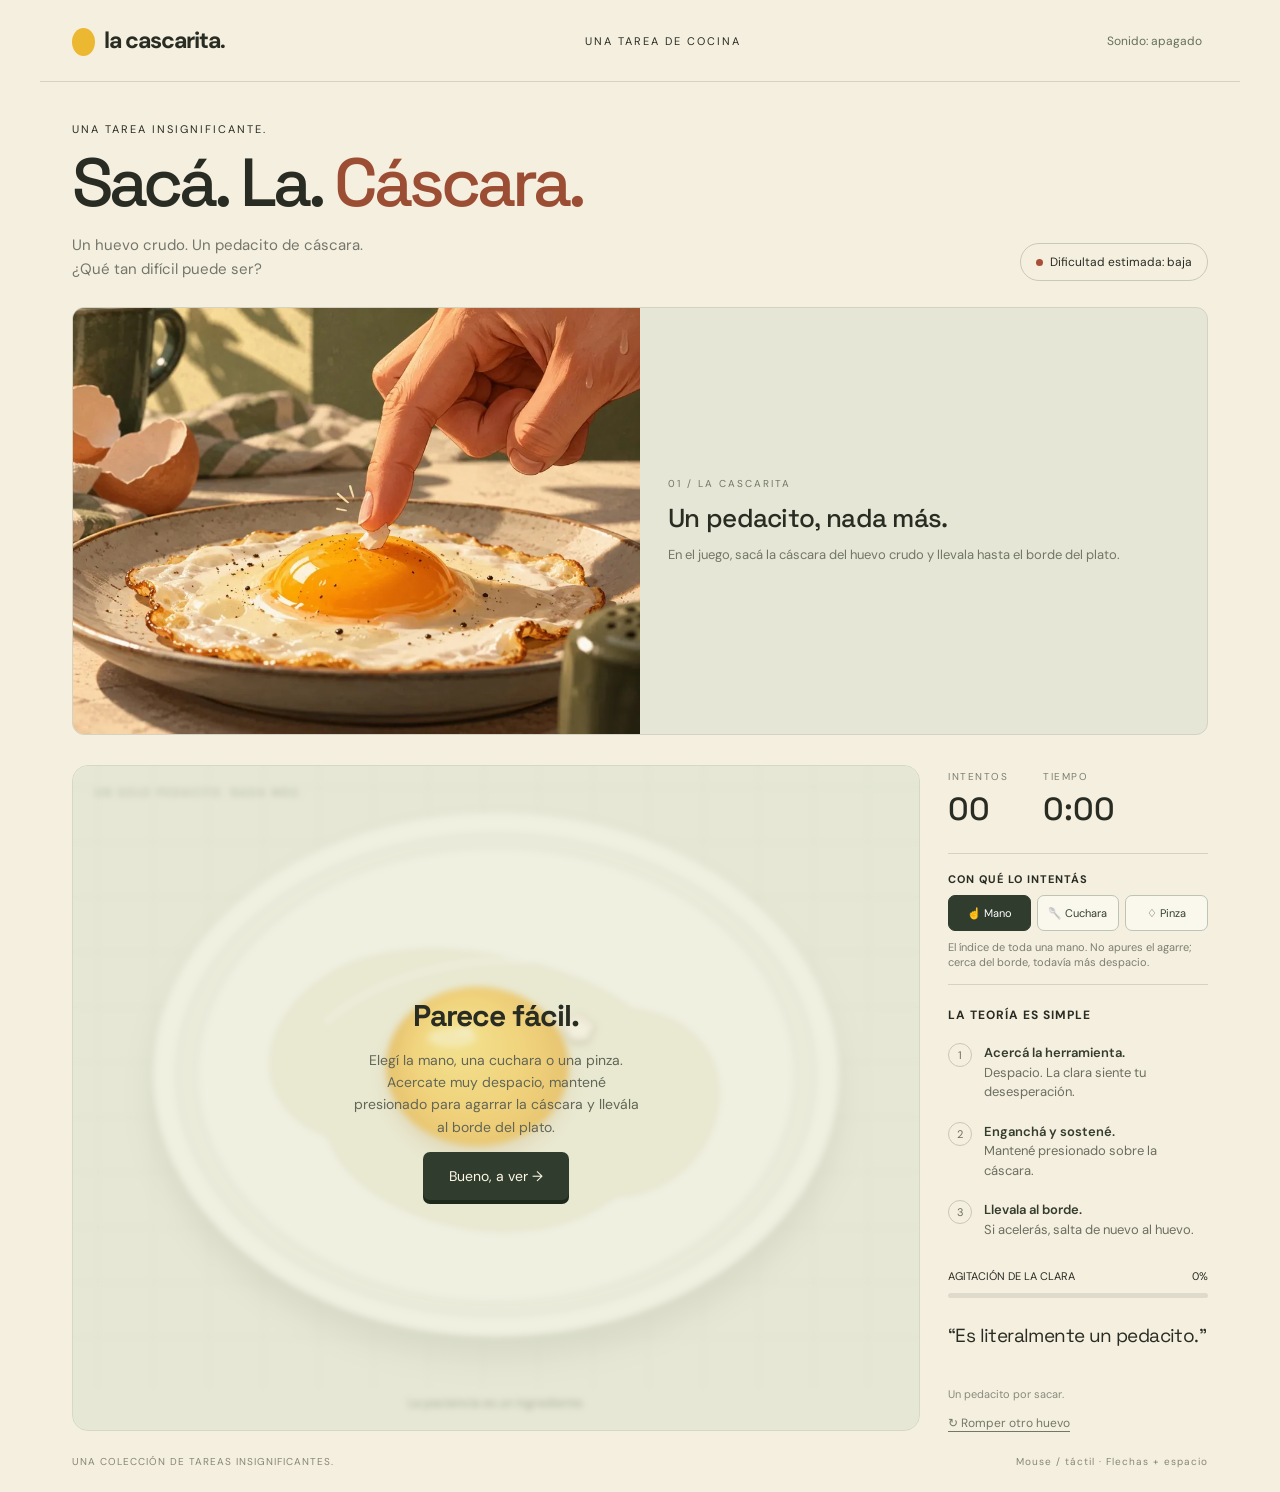
==== cascarita.html @ 802caf99 "Integrate six task illustrations with responsive cards and game previews" ====
<!doctype html>
<html lang="es">
<head><meta charset="utf-8"><meta name="viewport" content="width=device-width, initial-scale=1"><meta name="theme-color" content="#f5efdf"><title>La cascarita — una tarea insignificante</title>
<style>
@import url('https://fonts.googleapis.com/css2?family=DM+Sans:wght@400;500;600;700&family=Space+Grotesk:wght@400;500;600;700&display=swap');
:root{color:#292c23;background:#f5efdf;font-family:'DM Sans',sans-serif}*{box-sizing:border-box}body{margin:0}header{max-width:1200px;margin:auto;padding:25px 32px;display:flex;justify-content:space-between;border-bottom:1px solid #d6d2c3;align-items:center}.brand{font-weight:700;letter-spacing:-1px;font-size:23px}.brand span{display:inline-block;background:#edb831;width:23px;height:28px;border-radius:50%;vertical-align:middle;margin-right:9px}.tag{font-size:11px;letter-spacing:2px;text-transform:uppercase}main{max-width:1200px;margin:0 auto;padding:40px 32px 24px}.intro{display:flex;justify-content:space-between;align-items:end;gap:20px}h1{font-family:'Space Grotesk',sans-serif;font-size:clamp(38px,5.5vw,68px);letter-spacing:-4px;line-height:1;margin:13px 0 16px;font-weight:500}h1 em{font-style:normal;color:#9c4e34}.subtitle{color:#74766b;font-size:15px;line-height:1.6;max-width:390px;margin:0}.difficulty{border:1px solid #c9c9b7;border-radius:30px;padding:10px 15px;font-size:12px;white-space:nowrap}.difficulty i{display:inline-block;width:7px;height:7px;background:#a94e37;border-radius:50%;margin-right:7px}.layout{display:grid;grid-template-columns:1fr 260px;gap:28px;margin-top:30px}.board{position:relative;min-width:0;background:#e6e7d5;border-radius:16px;overflow:hidden;border:1px solid #d5d8c3;touch-action:none}canvas{display:block;width:100%;aspect-ratio:1.36;outline:none}.board-label{position:absolute;top:20px;left:22px;font-size:10px;letter-spacing:2px;color:#6c7362;pointer-events:none}.hint{position:absolute;bottom:19px;left:0;width:100%;text-align:center;font-size:12px;color:#68705c;pointer-events:none}.overlay{position:absolute;inset:0;display:flex;justify-content:center;align-items:center;background:#e6e7d578;backdrop-filter:blur(3px)}.overlay[hidden]{display:none}.card{text-align:center;padding:25px;max-width:340px}.card h2{font-family:'Space Grotesk',sans-serif;font-size:30px;letter-spacing:-1px;margin:0 0 12px}.card p{font-size:14px;line-height:1.6;color:#626657}button{font:inherit;cursor:pointer;border:0}.primary{background:#303d2e;color:#fff8e6;padding:15px 26px;border-radius:7px;font-size:14px;box-shadow:0 4px 0 #1c291b}.primary:active{transform:translateY(2px);box-shadow:0 2px 0 #1c291b}aside{display:flex;flex-direction:column}.stats{border-bottom:1px solid #d6d2c3;display:flex;gap:35px;padding:5px 0 24px}.stat label{display:block;font-size:10px;letter-spacing:1.5px;color:#7c7e71}.stat strong{font-family:'Space Grotesk',sans-serif;font-size:32px;font-weight:500;display:block;margin-top:6px}.instructions{padding-top:22px}.instructions h3{font-size:12px;letter-spacing:1px;margin:0 0 20px}.step{display:flex;gap:12px;margin:0 0 20px;font-size:13px;color:#6b6e60;line-height:1.5}.step b{color:#343c2d;display:block;font-weight:600}.num{border:1px solid #c5c9b6;width:24px;height:24px;flex-shrink:0;border-radius:50%;display:grid;place-items:center;font-size:11px}.meter-label{display:flex;justify-content:space-between;font-size:11px;margin-top:10px}.meter{height:5px;background:#dedbcc;border-radius:6px;margin-top:10px;overflow:hidden}.meter div{height:100%;background:#ac583c;width:0;transition:width .1s}.quote{font-family:'Space Grotesk',sans-serif;font-size:19px;line-height:1.4;letter-spacing:-.6px;margin:25px 0 8px;min-height:56px}.small{font-size:11px;color:#888b7b}.reset{margin-top:auto;padding:14px 0 0;background:transparent;color:#727868;text-align:left;font-size:12px;text-decoration:underline;text-underline-offset:4px}footer{display:flex;justify-content:space-between;font-size:10px;letter-spacing:1px;color:#858775;padding-top:24px}.sound{background:none;color:#65705a;font-size:12px} .tools{padding:18px 0 14px;border-bottom:1px solid #d6d2c3}.tools h3{font-size:11px;letter-spacing:1px;margin:0 0 9px}.tool-buttons{display:grid;grid-template-columns:repeat(3,minmax(0,1fr));gap:6px}.tool{border:1px solid #bec4b4;background:#faf7ec;border-radius:7px;padding:10px 4px;font-size:11px;color:#34402f}.tool[aria-pressed="true"]{background:#303d2e;color:#fff;border-color:#303d2e}.tool-note{font-size:11px;color:#7c7e71;line-height:1.4;margin:9px 0 0}button:focus-visible{outline:3px solid #ab7130;outline-offset:5px}@media(max-width:760px){header{padding:20px}.tag{display:none}main{padding:28px 18px}h1{letter-spacing:-2px}.intro{align-items:start}.difficulty{font-size:10px;padding:8px}.layout{grid-template-columns:1fr;gap:20px}canvas{aspect-ratio:1.05}.stats{padding-bottom:15px}.instructions{display:none}.quote{font-size:17px;min-height:24px;margin:14px 0 8px}.reset{margin-top:10px}footer{letter-spacing:0}.subtitle{font-size:13px}}

/* Ilustraciones de la colección */
.art{height:auto;aspect-ratio:4/3;background:#dfd6b4}.art picture,.art img{display:block;width:100%;height:100%}.art img{object-fit:cover;transition:transform .35s ease}.game-card:hover .art img{transform:scale(1.025)}.art .number{z-index:1;background:#f9f6edeb;color:#39452f;border-radius:4px;padding:6px 8px;top:12px;left:12px}.task-preview{margin:0 0 22px;border:1px solid #d5d2c2;border-radius:12px;overflow:hidden;background:#e5e6d5;display:grid;grid-template-columns:minmax(0,1fr) minmax(200px,1fr)}.task-preview img{display:block;width:100%;height:auto;aspect-ratio:4/3;object-fit:cover;object-position:center}.task-preview figcaption{display:flex;flex-direction:column;justify-content:center;gap:12px;padding:28px;color:#737665;font-size:13px;line-height:1.6}.task-preview figcaption span{font-size:10px;letter-spacing:2px}.task-preview figcaption strong{font-family:'Space Grotesk',sans-serif;font-size:26px;line-height:1.15;font-weight:500;letter-spacing:-.7px;color:#292c23}@media(max-width:600px){.task-preview{grid-template-columns:1fr}.task-preview img{height:auto;aspect-ratio:4/3}.task-preview figcaption{padding:18px;gap:6px}.task-preview figcaption strong{font-size:22px}}@media(prefers-reduced-motion:reduce){.art img{transition:none}.game-card:hover .art img{transform:none}}
</style></head>
<body><header><div class="brand"><span></span>la cascarita.</div><div class="tag">Una tarea de cocina</div><button class="sound" id="sound" aria-pressed="false">Sonido: apagado</button></header>
<main><div class="intro"><div><div class="tag">Una tarea insignificante.</div><h1>Sacá. La. <em>Cáscara.</em></h1><p class="subtitle">Un huevo crudo. Un pedacito de cáscara.<br>¿Qué tan difícil puede ser?</p></div><div class="difficulty"><i></i>Dificultad estimada: baja</div></div>
<figure class="task-preview" style="margin-top:26px"><img src="assets/egg-960.webp" width="960" height="720" alt="Una mano buscando un pedacito de cáscara sobre un huevo." decoding="async"><figcaption><span>01 / LA CASCARITA</span><strong>Un pedacito, nada más.</strong>En el juego, sacá la cáscara del huevo crudo y llevala hasta el borde del plato.</figcaption></figure><div class="layout"><div class="board"><div class="board-label">UN SOLO PEDACITO. NADA MÁS.</div><canvas id="game" tabindex="0" aria-label="Juego: elegí mano, cuchara o pinza. Mové con el mouse o tocando; mantené presionado para levantar la cáscara. Con teclado usá flechas y espacio."></canvas><div class="hint" id="hint">La paciencia es un ingrediente.</div><div class="overlay" id="overlay"><div class="card"><h2 id="title">Parece fácil.</h2><p id="desc">Elegí la mano, una cuchara o una pinza. Acercate muy despacio, mantené presionado para agarrar la cáscara y llevála al borde del plato.</p><button class="primary" id="start">Bueno, a ver →</button></div></div></div>
<aside><div class="stats"><div class="stat"><label>INTENTOS</label><strong id="attempts">00</strong></div><div class="stat"><label>TIEMPO</label><strong id="time">0:00</strong></div></div><div class="tools"><h3>CON QUÉ LO INTENTÁS</h3><div class="tool-buttons"><button class="tool" data-tool="finger" aria-pressed="true">☝ Mano</button><button class="tool" data-tool="spoon" aria-pressed="false">🥄 Cuchara</button><button class="tool" data-tool="tweezers" aria-pressed="false">♢ Pinza</button></div><p class="tool-note" id="tool-note">El índice de toda una mano. No apures el agarre; cerca del borde, todavía más despacio.</p></div><div class="instructions"><h3>LA TEORÍA ES SIMPLE</h3><div class="step"><span class="num">1</span><div><b>Acercá la herramienta.</b>Despacio. La clara siente tu desesperación.</div></div><div class="step"><span class="num">2</span><div><b>Enganchá y sostené.</b>Mantené presionado sobre la cáscara.</div></div><div class="step"><span class="num">3</span><div><b>Llevala al borde.</b>Si acelerás, salta de nuevo al huevo.</div></div></div><div class="meter-label"><span>AGITACIÓN DE LA CLARA</span><span id="agitation">0%</span></div><div class="meter"><div id="bar"></div></div><div class="quote" id="quote">“Es literalmente un pedacito.”</div><div class="small" id="record">Un pedacito por sacar.</div><button class="reset" id="reset">↻ Romper otro huevo</button></aside></div><footer><span>UNA COLECCIÓN DE TAREAS INSIGNIFICANTES.</span><span>Mouse / táctil · Flechas + espacio</span></footer></main>
<script>'use strict';
const canvas=document.querySelector('canvas'),ctx=canvas.getContext('2d'),$=id=>document.getElementById(id);
let active=false,won=false,attempts=0,startTime=0,elapsed=0,last=0,t=0,heat=0,holding=false,down=false,grip=0,cooldown=0,spillTimer=0,spills=0,sound=false,audio,tool="finger";const tools={finger:{radius:16,grip:.78,speed:76,note:"Un solo dedo. Difícil de agarrar y fácil de empujar."},spoon:{radius:29,grip:.56,speed:103,note:"Más superficie, pero la cáscara se resbala con los movimientos bruscos."},tweezers:{radius:11,grip:.60,speed:92,note:"Precisa, pero tenés que apuntar exactamente al pedacito."}};
let p={x:500,y:470},prev={...p},shell={x:600,y:310,vx:0,vy:0,angle:.2},ripples=[],keys=new Set();
const quotes=['“Casi. Qué palabra horrible.”','“Se fue para allá. Obviamente.”','“La cáscara tiene otros planes.”','“Una cuchara sería demasiado fácil.”','“Respirá. No ayuda, pero respirá.”','“Tu huevo está ganando.”'];
let best;try{best=Number(localStorage.getItem('cascarita-best'))||0;}catch{}if(best)$('record').textContent='Mejor tiempo: '+format(best);
function format(s){return Math.floor(s/60)+':'+String(Math.floor(s%60)).padStart(2,'0');}
function tone(freq){if(!sound)return;try{audio??=new(window.AudioContext||window.webkitAudioContext)();audio.resume();let o=audio.createOscillator(),g=audio.createGain();o.connect(g);g.connect(audio.destination);o.frequency.value=freq;g.gain.setValueAtTime(.035,audio.currentTime);g.gain.exponentialRampToValueAtTime(.001,audio.currentTime+.15);o.start();o.stop(audio.currentTime+.16);}catch{}}
function reset(){active=true;won=false;attempts=0;heat=0;holding=false;down=false;grip=0;cooldown=0;spillTimer=0;spills=0;shell={x:600,y:310,vx:0,vy:0,angle:.2};p={x:500,y:470};prev={...p};ripples=[];startTime=performance.now();$('overlay').hidden=true;$('quote').textContent='“Es literalmente un pedacito.”';canvas.focus();}
function overflow(){spillTimer=2.3;spills++;holding=false;down=false;grip=0;cooldown=2.3;shell={x:340+Math.random()*320,y:255+Math.random()*215,vx:(Math.random()-.5)*250,vy:(Math.random()-.5)*200,angle:Math.random()*6};ripples.push({x:500,y:365,r:30,a:.95});$("quote").textContent="¡DESASTRE! La clara se desbordó. Esperá a que se calme…";$("hint").textContent="¡CLARA DESBORDADA! Esperá un momento";tone(85);}
function miss(msg){holding=false;grip=0;cooldown=.68;heat=Math.min(1,heat+.18);shell.vx+=(Math.random()-.5)*100;shell.vy+=(Math.random()-.5)*100;$('quote').textContent=msg||quotes[attempts%quotes.length];tone(140);}
function win(){won=true;active=false;holding=false;down=false;$('title').textContent='Era un pedacito.';$('desc').textContent='Lo sacaste en '+format(elapsed)+' y '+attempts+' intentos. Podés volver a cocinar. O sufrir de nuevo.';$('start').textContent='Otro pedacito →';$('overlay').hidden=false;$('quote').textContent='“Hoy ganó la humanidad.”';tone(650);if(!best||elapsed<best){best=elapsed;try{localStorage.setItem('cascarita-best',String(best));}catch{}$('record').textContent='Mejor tiempo: '+format(best);}}
function position(e){let r=canvas.getBoundingClientRect();p.x=(e.clientX-r.left)/r.width*1000;p.y=(e.clientY-r.top)/r.height*735;}
canvas.addEventListener('pointermove',e=>position(e));canvas.addEventListener('pointerdown',e=>{if(!active)return;position(e);canvas.setPointerCapture(e.pointerId);press();});
function press(){if(down||!active||spillTimer>0)return;down=true;attempts++;if(Math.hypot(p.x-shell.x,p.y-shell.y)>tools[tool].radius+9)miss();}
function release(){if(holding)miss('“Se te resbaló. Qué sorpresa.”');down=false;}
canvas.addEventListener('pointerup',release);canvas.addEventListener('pointercancel',release);window.addEventListener('blur',()=>{keys.clear();release();});canvas.addEventListener('keydown',e=>{if(['ArrowUp','ArrowDown','ArrowLeft','ArrowRight',' '].includes(e.key)){e.preventDefault();keys.add(e.key);if(e.key===' ')press();}});canvas.addEventListener('keyup',e=>{keys.delete(e.key);if(e.key===' ')release();});document.querySelectorAll('[data-tool]').forEach(b=>b.onclick=()=>{if(holding)miss('“Cambiar de utensilio no es hacer trampa. Casi.”');down=false;grip=0;tool=b.dataset.tool;document.querySelectorAll('[data-tool]').forEach(x=>x.setAttribute('aria-pressed',String(x===b)));$('tool-note').textContent=tools[tool].note;});$('start').onclick=reset;$('reset').onclick=reset;$('sound').onclick=()=>{sound=!sound;$('sound').textContent='Sonido: '+(sound?'encendido':'apagado');$('sound').setAttribute('aria-pressed',sound);tone(400);};
function ellipse(x,y,rx,ry,fill,stroke){ctx.beginPath();ctx.ellipse(x,y,rx,ry,0,0,Math.PI*2);ctx.fillStyle=fill;ctx.fill();if(stroke){ctx.strokeStyle=stroke;ctx.stroke();}}
function draw(dt){t+=dt;if(active){if(spillTimer>0){spillTimer=Math.max(0,spillTimer-dt);if(spillTimer===0){heat=.3;$("quote").textContent="“La clara se calmó. Tu dignidad, no.”";}}elapsed=(performance.now()-startTime)/1000;let speedKey=keys.has('Shift')?35:90;p.x+=((keys.has('ArrowRight')?1:0)-(keys.has('ArrowLeft')?1:0))*speedKey*dt;p.y+=((keys.has('ArrowDown')?1:0)-(keys.has('ArrowUp')?1:0))*speedKey*dt;p.x=Math.max(80,Math.min(920,p.x));p.y=Math.max(55,Math.min(680,p.y));let speed=Math.hypot(p.x-prev.x,p.y-prev.y)/Math.max(dt,.001);speed=Math.min(speed,1500);if(spillTimer===0)heat=Math.max(0,Math.min(1,heat+((speed>160?speed/2200:0)-.12)*dt));if(heat>=1&&spillTimer===0)overflow();cooldown=Math.max(0,cooldown-dt);let dx=shell.x-p.x,dy=shell.y-p.y,d=Math.hypot(dx,dy)||1;
if(holding&&spillTimer===0){let edgeNow=Math.hypot((shell.x-500)/350,(shell.y-365)/265);let safeSpeed=tools[tool].speed-heat*30-(edgeNow>.72?15:0);if(speed>safeSpeed){miss(edgeNow>.72?'“Estabas a centímetros. Se te resbaló.”':'“Despacio. Te dije despacio.”');}else{shell.x+=(p.x-shell.x)*Math.min(1,dt*18);shell.y+=(p.y-shell.y)*Math.min(1,dt*18);let edge=Math.hypot((shell.x-500)/350,(shell.y-365)/265);if(edge>1.015)win();}}
else{let evade=Math.max(0,1-d/165)*(46+speed*.56+heat*230);shell.vx+=dx/d*evade*dt*8;shell.vy+=dy/d*evade*dt*8;shell.vx+=Math.sin(t*1.6)*9*dt;shell.vy+=Math.cos(t*1.3)*7*dt;shell.vx*=Math.exp(-dt*2.8);shell.vy*=Math.exp(-dt*2.8);shell.x+=shell.vx*dt;shell.y+=shell.vy*dt;let q=Math.hypot((shell.x-500)/300,(shell.y-365)/220);if(q>1){shell.x=500+(shell.x-500)/q;shell.y=365+(shell.y-365)/q;shell.vx*=-.65;shell.vy*=-.65;}if(down&&cooldown===0&&spillTimer===0){if(d<tools[tool].radius&&speed<tools[tool].speed*.74&&heat<.62){grip+=dt;if(grip>tools[tool].grip){holding=true;tone(420);$('quote').textContent='“La tenés. No te emociones.”';}}else{grip=0;if(d>tools[tool].radius+12){cooldown=.42;}}}shell.angle+=dt*(shell.vx*.01+.2);}
if(speed>110&&Math.random()<dt*12)ripples.push({x:p.x,y:p.y,r:8,a:.3});prev={...p};$('time').textContent=format(elapsed);$('attempts').textContent=String(attempts).padStart(2,'0');$('agitation').textContent=Math.round(heat*100)+'%';$('bar').style.width=heat*100+'%';$('hint').textContent=spillTimer>0?'¡CLARA DESBORDADA! '+spillTimer.toFixed(1)+' s para reintentar':holding?'Ahora al borde. Despacito.':down&&grip>0?'Sostené…':'Acercate despacio · Mantené presionado para agarrar';}
ctx.clearRect(0,0,1000,735);ctx.fillStyle=spillTimer>0?'#edd4c2':'#e6e7d5';ctx.fillRect(0,0,1000,735);ctx.strokeStyle='#d6dac7';ctx.lineWidth=1;for(let x=30;x<1000;x+=65){ctx.beginPath();ctx.moveTo(x,0);ctx.lineTo(x,735);ctx.stroke();}for(let y=25;y<735;y+=65){ctx.beginPath();ctx.moveTo(0,y);ctx.lineTo(1000,y);ctx.stroke();}
ctx.shadowColor='#55604730';ctx.shadowBlur=30;ctx.shadowOffsetY=20;ellipse(500,365,405,309,'#f9f7ec');ctx.shadowBlur=0;ctx.shadowOffsetY=0;ctx.lineWidth=2;ellipse(500,365,378,285,'#eeeede','#d9dccb');ellipse(500,365,353,268,'#f9f7ed','#e0e1d2');
ctx.save();ctx.beginPath();ctx.ellipse(500,365,345,259,0,0,Math.PI*2);ctx.clip();ctx.beginPath();ctx.moveTo(290,255);ctx.bezierCurveTo(385,180,590,230,660,287);ctx.bezierCurveTo(819,305,780,502,641,509);ctx.bezierCurveTo(520,599,325,524,302,438);ctx.bezierCurveTo(213,405,212,313,290,255);ctx.fillStyle='#d6d19f65';ctx.fill();ctx.strokeStyle='#ccc79d70';ctx.stroke();
ctx.lineWidth=6;ctx.strokeStyle='#ffffff7a';ctx.beginPath();ctx.ellipse(490,370,233,139,-.1,3.8,5);ctx.stroke();
ctx.shadowColor='#b47d2740';ctx.shadowBlur=18;ctx.shadowOffsetY=12;let grad=ctx.createRadialGradient(450,320,10,480,355,106);grad.addColorStop(0,'#ffdb50');grad.addColorStop(.65,'#f9bd2b');grad.addColorStop(1,'#e8a519');ellipse(478,355,108,94,grad);ctx.shadowBlur=0;ctx.shadowOffsetY=0;ellipse(448,321,29,11,'#ffe991');ellipse(463,313,10,4,'#fff3bd');
ripples=ripples.filter(r=>r.a>0);ripples.forEach(r=>{r.r+=dt*65;r.a-=dt*.22;ctx.strokeStyle='rgba(150,152,105,'+r.a+')';ctx.lineWidth=2;ctx.beginPath();ctx.ellipse(r.x,r.y,r.r,r.r*.55,0,0,Math.PI*2);ctx.stroke();});ctx.restore();
ctx.save();ctx.translate(shell.x,shell.y);ctx.rotate(shell.angle);ctx.shadowColor='#66683c55';ctx.shadowBlur=4;ctx.shadowOffsetY=4;ctx.beginPath();ctx.moveTo(-17,-9);ctx.lineTo(-3,-17);ctx.lineTo(16,-8);ctx.lineTo(11,12);ctx.lineTo(-8,16);ctx.lineTo(-19,4);ctx.closePath();ctx.fillStyle='#fff7e6';ctx.fill();ctx.shadowBlur=0;ctx.shadowOffsetY=0;ctx.strokeStyle='#b6a489';ctx.lineWidth=1.5;ctx.stroke();ctx.beginPath();ctx.moveTo(-11,-4);ctx.lineTo(0,-10);ctx.lineTo(9,-5);ctx.strokeStyle='#ddd2be';ctx.stroke();ctx.restore();
if(spillTimer>0){ctx.save();ctx.fillStyle="rgba(180,65,37,"+(0.07+0.11*Math.abs(Math.sin(t*9)))+")";ctx.fillRect(0,0,1000,735);ctx.fillStyle="#893c2c";ctx.font="bold 35px Space Grotesk, sans-serif";ctx.textAlign="center";ctx.fillText("¡LA CLARA SE DESBORDÓ!",500,105);ctx.font="20px DM Sans, sans-serif";ctx.fillText("Esperá "+spillTimer.toFixed(1)+" segundos",500,142);ctx.restore();}
if(active||won){ctx.save();ctx.translate(p.x,p.y);
if(grip>0&&!holding){ctx.beginPath();ctx.arc(0,0,29,-Math.PI/2,-Math.PI/2+grip/tools[tool].grip*Math.PI*2);ctx.strokeStyle='#667548';ctx.lineWidth=3;ctx.stroke();}
ctx.shadowColor='#36321b30';ctx.shadowBlur=12;ctx.shadowOffsetY=7;ctx.lineWidth=2;
if(tool==='finger'){
  // La coordenada (0,0) coincide con la yema del índice; mano completa vista desde arriba.
  // La palma y el resto de los dedos acompañan al índice, no crean puntos de contacto.
  ctx.rotate(-0.12);
  const skin=ctx.createLinearGradient(-46,10,80,205);
  skin.addColorStop(0,'#edbca0');skin.addColorStop(.5,'#dba184');skin.addColorStop(1,'#c78b70');
  ctx.fillStyle=skin;ctx.strokeStyle='#9c654f';ctx.lineWidth=2.3;
  // Muñeca y palma de silueta continua.
  ctx.beginPath();
  ctx.moveTo(-27,201);ctx.bezierCurveTo(-35,173,-37,142,-43,115);
  ctx.bezierCurveTo(-49,98,-49,72,-36,59);
  ctx.bezierCurveTo(-29,51,-20,51,-12,52);
  ctx.lineTo(-11,36);ctx.bezierCurveTo(-13,13,-13,1,-1,-1);
  ctx.bezierCurveTo(14,-4,16,9,16,29);ctx.lineTo(18,70);
  ctx.bezierCurveTo(26,52,41,50,49,62);
  ctx.bezierCurveTo(58,57,73,67,70,81);
  ctx.bezierCurveTo(89,84,92,104,78,115);
  ctx.bezierCurveTo(80,142,62,155,53,165);
  ctx.bezierCurveTo(44,177,45,190,47,204);ctx.closePath();
  ctx.fill();ctx.stroke();
  // Tres nudillos y dedos plegados al costado del índice.
  ctx.strokeStyle='#b47a60';ctx.lineWidth=2;
  for(const [x,y,dx] of [[37,76,5],[57,91,7],[66,116,4]]){
    ctx.beginPath();ctx.moveTo(x-5,y+4);ctx.quadraticCurveTo(x+dx,y-10,x+dx+7,y+6);ctx.stroke();
  }
  // Pulgar parcialmente flexionado hacia el lado opuesto.
  ctx.fillStyle='#dfa88c';ctx.strokeStyle='#a86e57';ctx.lineWidth=2.1;
  ctx.beginPath();ctx.moveTo(-36,89);ctx.bezierCurveTo(-62,88,-77,101,-77,119);
  ctx.bezierCurveTo(-76,134,-60,140,-50,129);
  ctx.lineTo(-32,114);ctx.closePath();ctx.fill();ctx.stroke();
  ctx.strokeStyle='#bb8169';ctx.lineWidth=1.4;ctx.beginPath();ctx.moveTo(-49,105);ctx.quadraticCurveTo(-61,107,-63,121);ctx.stroke();
  // Un único índice estirado: falanges, articulaciones, brillo y uña.
  ctx.strokeStyle='#c18568';ctx.lineWidth=1.3;
  for(const y of [31,53]){ctx.beginPath();ctx.moveTo(-6,y);ctx.quadraticCurveTo(2,y+3,10,y);ctx.stroke();}
  ctx.shadowBlur=0;ctx.shadowOffsetY=0;
  ctx.fillStyle='#f2cbb8';ctx.beginPath();ctx.roundRect(-8,4,15,21,7);ctx.fill();
  ctx.strokeStyle='#d99c87';ctx.lineWidth=1;ctx.stroke();
  ctx.fillStyle='#fff0df88';ctx.beginPath();ctx.ellipse(-4,9,3,5,-.3,0,Math.PI*2);ctx.fill();
  ctx.strokeStyle='#ffffffaa';ctx.lineWidth=2;ctx.beginPath();ctx.arc(0,0,7,Math.PI*1.12,Math.PI*1.86);ctx.stroke();

}else{
  ctx.rotate(-.55);ctx.fillStyle='#9aa7a4';ctx.strokeStyle='#4d605d';
  ctx.beginPath();ctx.roundRect(-7,17,14,180,7);ctx.fill();ctx.stroke();ctx.shadowBlur=0;
  if(tool==='spoon'){ctx.fillStyle='#cbd5d2';ctx.beginPath();ctx.ellipse(0,15,29,38,0,0,Math.PI*2);ctx.fill();ctx.stroke();ctx.fillStyle='#e6eeea';ctx.beginPath();ctx.ellipse(-5,6,14,22,0,0,Math.PI*2);ctx.fill();}
  else{ctx.lineWidth=5;ctx.beginPath();ctx.moveTo(-12,52);ctx.lineTo(-10,4);ctx.lineTo(0,-3);ctx.moveTo(12,52);ctx.lineTo(10,4);ctx.lineTo(0,-3);ctx.stroke();}
}
ctx.restore();}
}
function frame(now){let dt=Math.min(.035,(now-last)/1000||.016);last=now;const dpr=Math.min(devicePixelRatio||1,2),r=canvas.getBoundingClientRect();if(canvas.width!==Math.round(r.width*dpr)||canvas.height!==Math.round(r.height*dpr)){canvas.width=Math.round(r.width*dpr);canvas.height=Math.round(r.height*dpr);}ctx.setTransform(canvas.width/1000,0,0,canvas.height/735,0,0);draw(dt);requestAnimationFrame(frame);}requestAnimationFrame(frame);
</script></body></html>
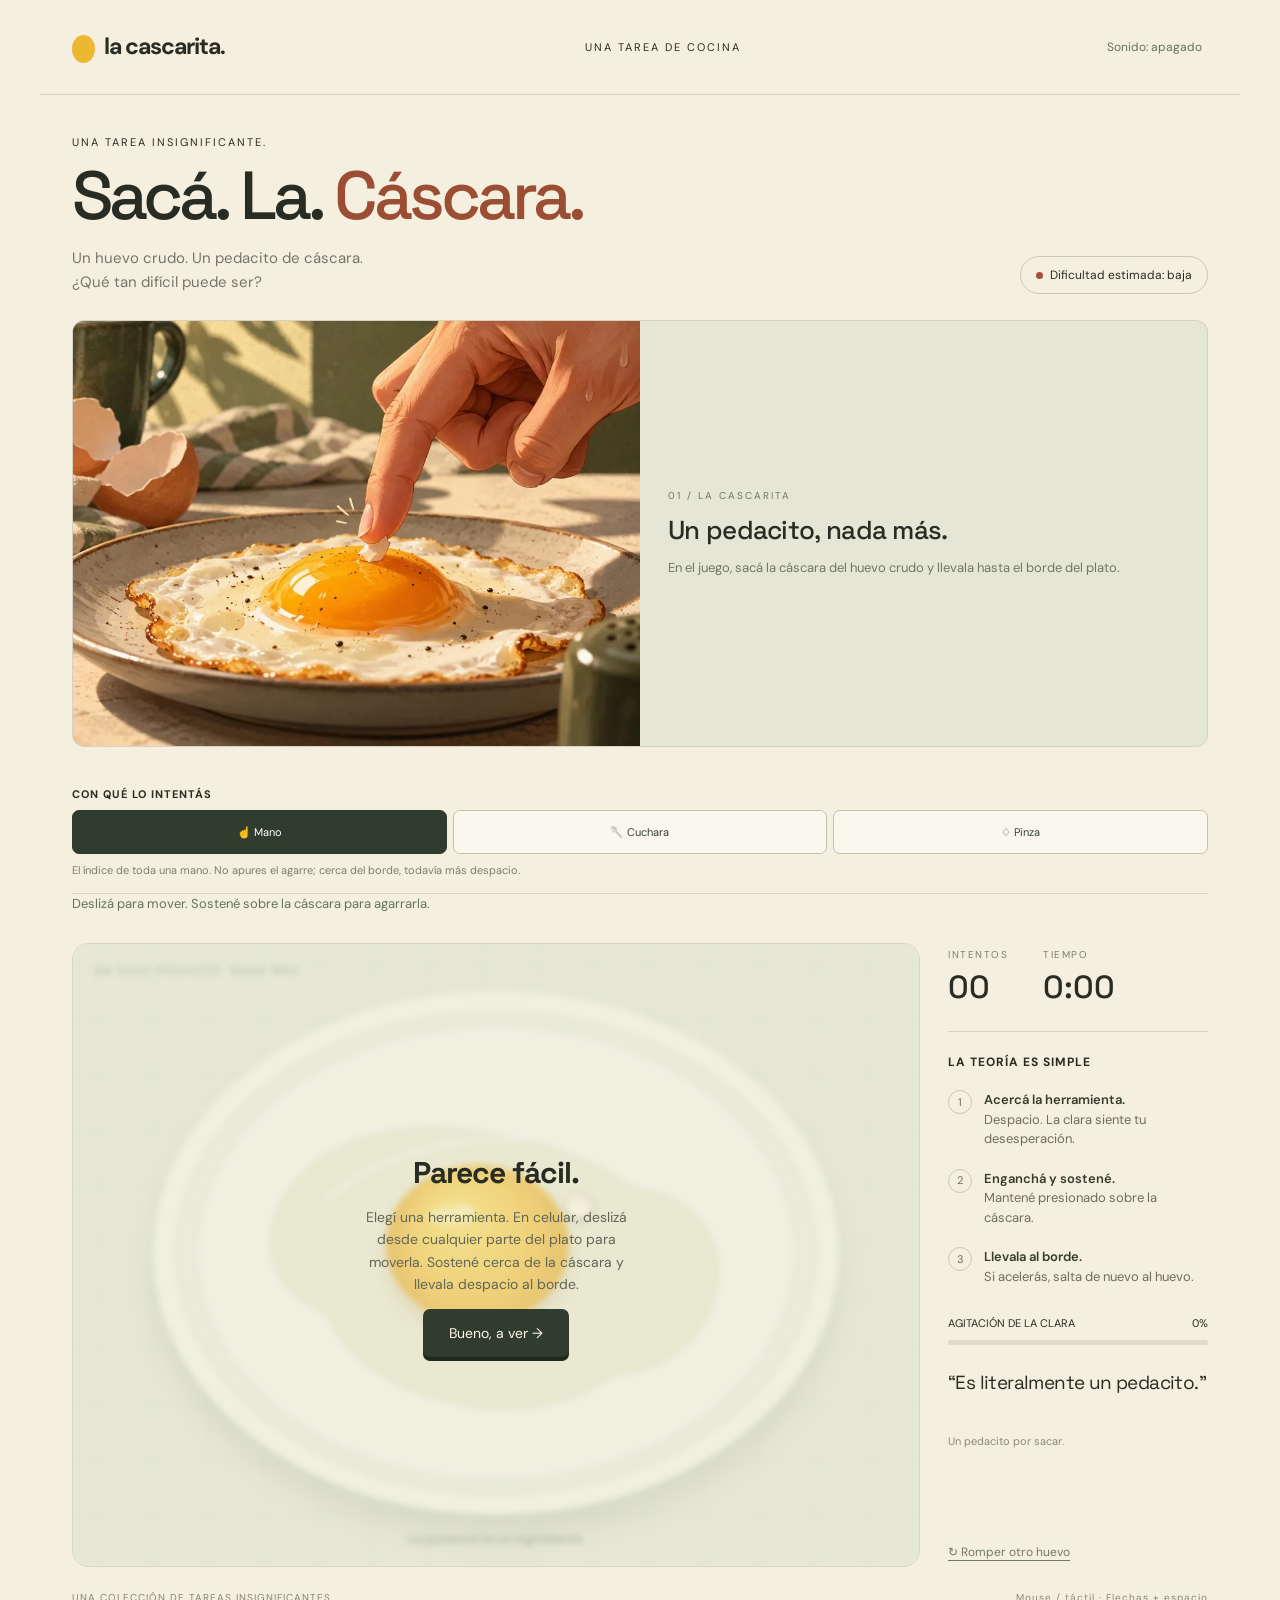
==== commit 569243b0: "Fix touch controls, rebalance simple tasks, and polish cozy vector art" ====
--- a/cascarita.html
+++ b/cascarita.html
@@ -7,32 +7,57 @@
 
 /* Ilustraciones de la colección */
 .art{height:auto;aspect-ratio:4/3;background:#dfd6b4}.art picture,.art img{display:block;width:100%;height:100%}.art img{object-fit:cover;transition:transform .35s ease}.game-card:hover .art img{transform:scale(1.025)}.art .number{z-index:1;background:#f9f6edeb;color:#39452f;border-radius:4px;padding:6px 8px;top:12px;left:12px}.task-preview{margin:0 0 22px;border:1px solid #d5d2c2;border-radius:12px;overflow:hidden;background:#e5e6d5;display:grid;grid-template-columns:minmax(0,1fr) minmax(200px,1fr)}.task-preview img{display:block;width:100%;height:auto;aspect-ratio:4/3;object-fit:cover;object-position:center}.task-preview figcaption{display:flex;flex-direction:column;justify-content:center;gap:12px;padding:28px;color:#737665;font-size:13px;line-height:1.6}.task-preview figcaption span{font-size:10px;letter-spacing:2px}.task-preview figcaption strong{font-family:'Space Grotesk',sans-serif;font-size:26px;line-height:1.15;font-weight:500;letter-spacing:-.7px;color:#292c23}@media(max-width:600px){.task-preview{grid-template-columns:1fr}.task-preview img{height:auto;aspect-ratio:4/3}.task-preview figcaption{padding:18px;gap:6px}.task-preview figcaption strong{font-size:22px}}@media(prefers-reduced-motion:reduce){.art img{transition:none}.game-card:hover .art img{transform:none}}
+
+/* Touch surfaces must never open text selection or the iOS callout. Page scrolling remains available outside them. */
+body.is-playing .wrap,.board,.layout,.play-layout,.canvas-box,.play-tools{user-select:none;-webkit-user-select:none;-webkit-touch-callout:none}
+canvas{touch-action:none;-webkit-user-select:none;user-select:none;-webkit-touch-callout:none;-webkit-tap-highlight-color:transparent}
+button,.play{touch-action:manipulation;-webkit-tap-highlight-color:transparent;min-height:44px}
+.play-tools{display:flex;align-items:center;justify-content:space-between;gap:14px;margin:0 0 12px;flex-wrap:wrap}.input-help{font-size:13px;line-height:1.5;color:#65745d;margin:0}.play-tools .actions button{min-height:44px;font-size:14px;padding:11px 16px}.canvas-box canvas{aspect-ratio:15/11}.hint,.board-label,.canvas-tag{user-select:none;-webkit-user-select:none}
+@media(max-width:760px){body.is-playing header .tag{display:none}body.is-playing .task-preview{display:none}body.is-playing .wrap{padding-top:20px}#arcade{margin-top:0}.section-top{align-items:flex-start}.canvas-tag{font-size:9px;top:10px;left:12px}.play-tools{gap:9px}.play-tools .actions{width:100%}.play-tools .actions button{flex:1}.input-help{font-size:13px}.play-layout{gap:16px}.canvas-box canvas{aspect-ratio:15/11}.tool-buttons .tool{min-height:46px;font-size:13px}.board-label{font-size:9px;top:10px}.hint{font-size:11px;bottom:12px}.intro{flex-wrap:wrap}header .brand{font-size:21px}}
+
+@media(max-width:760px){.task-preview{display:none}.board canvas{aspect-ratio:1000/735}.tools{padding:12px 0;margin:12px 0}.layout{margin-top:14px}.difficulty{white-space:normal}.subtitle{font-size:13px}}
 </style></head>
-<body><header><div class="brand"><span></span>la cascarita.</div><div class="tag">Una tarea de cocina</div><button class="sound" id="sound" aria-pressed="false">Sonido: apagado</button></header>
+<body class="is-playing"><header><div class="brand"><span></span>la cascarita.</div><div class="tag">Una tarea de cocina</div><button class="sound" id="sound" aria-pressed="false">Sonido: apagado</button></header>
 <main><div class="intro"><div><div class="tag">Una tarea insignificante.</div><h1>Sacá. La. <em>Cáscara.</em></h1><p class="subtitle">Un huevo crudo. Un pedacito de cáscara.<br>¿Qué tan difícil puede ser?</p></div><div class="difficulty"><i></i>Dificultad estimada: baja</div></div>
-<figure class="task-preview" style="margin-top:26px"><img src="assets/egg-960.webp" width="960" height="720" alt="Una mano buscando un pedacito de cáscara sobre un huevo." decoding="async"><figcaption><span>01 / LA CASCARITA</span><strong>Un pedacito, nada más.</strong>En el juego, sacá la cáscara del huevo crudo y llevala hasta el borde del plato.</figcaption></figure><div class="layout"><div class="board"><div class="board-label">UN SOLO PEDACITO. NADA MÁS.</div><canvas id="game" tabindex="0" aria-label="Juego: elegí mano, cuchara o pinza. Mové con el mouse o tocando; mantené presionado para levantar la cáscara. Con teclado usá flechas y espacio."></canvas><div class="hint" id="hint">La paciencia es un ingrediente.</div><div class="overlay" id="overlay"><div class="card"><h2 id="title">Parece fácil.</h2><p id="desc">Elegí la mano, una cuchara o una pinza. Acercate muy despacio, mantené presionado para agarrar la cáscara y llevála al borde del plato.</p><button class="primary" id="start">Bueno, a ver →</button></div></div></div>
-<aside><div class="stats"><div class="stat"><label>INTENTOS</label><strong id="attempts">00</strong></div><div class="stat"><label>TIEMPO</label><strong id="time">0:00</strong></div></div><div class="tools"><h3>CON QUÉ LO INTENTÁS</h3><div class="tool-buttons"><button class="tool" data-tool="finger" aria-pressed="true">☝ Mano</button><button class="tool" data-tool="spoon" aria-pressed="false">🥄 Cuchara</button><button class="tool" data-tool="tweezers" aria-pressed="false">♢ Pinza</button></div><p class="tool-note" id="tool-note">El índice de toda una mano. No apures el agarre; cerca del borde, todavía más despacio.</p></div><div class="instructions"><h3>LA TEORÍA ES SIMPLE</h3><div class="step"><span class="num">1</span><div><b>Acercá la herramienta.</b>Despacio. La clara siente tu desesperación.</div></div><div class="step"><span class="num">2</span><div><b>Enganchá y sostené.</b>Mantené presionado sobre la cáscara.</div></div><div class="step"><span class="num">3</span><div><b>Llevala al borde.</b>Si acelerás, salta de nuevo al huevo.</div></div></div><div class="meter-label"><span>AGITACIÓN DE LA CLARA</span><span id="agitation">0%</span></div><div class="meter"><div id="bar"></div></div><div class="quote" id="quote">“Es literalmente un pedacito.”</div><div class="small" id="record">Un pedacito por sacar.</div><button class="reset" id="reset">↻ Romper otro huevo</button></aside></div><footer><span>UNA COLECCIÓN DE TAREAS INSIGNIFICANTES.</span><span>Mouse / táctil · Flechas + espacio</span></footer></main>
+<figure class="task-preview" style="margin-top:26px"><img src="assets/egg-960.webp" width="960" height="720" alt="Una mano buscando un pedacito de cáscara sobre un huevo." decoding="async"><figcaption><span>01 / LA CASCARITA</span><strong>Un pedacito, nada más.</strong>En el juego, sacá la cáscara del huevo crudo y llevala hasta el borde del plato.</figcaption></figure><div class="tools"><h3>CON QUÉ LO INTENTÁS</h3><div class="tool-buttons"><button class="tool" data-tool="finger" aria-pressed="true">☝ Mano</button><button class="tool" data-tool="spoon" aria-pressed="false">🥄 Cuchara</button><button class="tool" data-tool="tweezers" aria-pressed="false">♢ Pinza</button></div><p class="tool-note" id="tool-note">El índice de toda una mano. No apures el agarre; cerca del borde, todavía más despacio.</p></div><p class="input-help" id="input-help">Deslizá para mover. Sostené sobre la cáscara para agarrarla.</p><div class="layout"><div class="board"><div class="board-label">UN SOLO PEDACITO. NADA MÁS.</div><canvas id="game" tabindex="0" aria-label="Juego: elegí mano, cuchara o pinza. Mové con el mouse o tocando; mantené presionado para levantar la cáscara. Con teclado usá flechas y espacio."></canvas><div class="hint" id="hint">La paciencia es un ingrediente.</div><div class="overlay" id="overlay"><div class="card"><h2 id="title">Parece fácil.</h2><p id="desc">Elegí una herramienta. En celular, deslizá desde cualquier parte del plato para moverla. Sostené cerca de la cáscara y llevala despacio al borde.</p><button class="primary" id="start">Bueno, a ver →</button></div></div></div>
+<aside><div class="stats"><div class="stat"><label>INTENTOS</label><strong id="attempts">00</strong></div><div class="stat"><label>TIEMPO</label><strong id="time">0:00</strong></div></div><div class="instructions"><h3>LA TEORÍA ES SIMPLE</h3><div class="step"><span class="num">1</span><div><b>Acercá la herramienta.</b>Despacio. La clara siente tu desesperación.</div></div><div class="step"><span class="num">2</span><div><b>Enganchá y sostené.</b>Mantené presionado sobre la cáscara.</div></div><div class="step"><span class="num">3</span><div><b>Llevala al borde.</b>Si acelerás, salta de nuevo al huevo.</div></div></div><div class="meter-label"><span>AGITACIÓN DE LA CLARA</span><span id="agitation">0%</span></div><div class="meter"><div id="bar"></div></div><div class="quote" id="quote">“Es literalmente un pedacito.”</div><div class="small" id="record">Un pedacito por sacar.</div><button class="reset" id="reset">↻ Romper otro huevo</button></aside></div><footer><span>UNA COLECCIÓN DE TAREAS INSIGNIFICANTES.</span><span>Mouse / táctil · Flechas + espacio</span></footer></main>
 <script>'use strict';
 const canvas=document.querySelector('canvas'),ctx=canvas.getContext('2d'),$=id=>document.getElementById(id);
 let active=false,won=false,attempts=0,startTime=0,elapsed=0,last=0,t=0,heat=0,holding=false,down=false,grip=0,cooldown=0,spillTimer=0,spills=0,sound=false,audio,tool="finger";const tools={finger:{radius:16,grip:.78,speed:76,note:"Un solo dedo. Difícil de agarrar y fácil de empujar."},spoon:{radius:29,grip:.56,speed:103,note:"Más superficie, pero la cáscara se resbala con los movimientos bruscos."},tweezers:{radius:11,grip:.60,speed:92,note:"Precisa, pero tenés que apuntar exactamente al pedacito."}};
+let eggPointer=null,touchInput=false,touchAnchor=null,touchMotion=0,touchMotionAt=0,filteredTouchSpeed=0;
 let p={x:500,y:470},prev={...p},shell={x:600,y:310,vx:0,vy:0,angle:.2},ripples=[],keys=new Set();
 const quotes=['“Casi. Qué palabra horrible.”','“Se fue para allá. Obviamente.”','“La cáscara tiene otros planes.”','“Una cuchara sería demasiado fácil.”','“Respirá. No ayuda, pero respirá.”','“Tu huevo está ganando.”'];
 let best;try{best=Number(localStorage.getItem('cascarita-best'))||0;}catch{}if(best)$('record').textContent='Mejor tiempo: '+format(best);
 function format(s){return Math.floor(s/60)+':'+String(Math.floor(s%60)).padStart(2,'0');}
 function tone(freq){if(!sound)return;try{audio??=new(window.AudioContext||window.webkitAudioContext)();audio.resume();let o=audio.createOscillator(),g=audio.createGain();o.connect(g);g.connect(audio.destination);o.frequency.value=freq;g.gain.setValueAtTime(.035,audio.currentTime);g.gain.exponentialRampToValueAtTime(.001,audio.currentTime+.15);o.start();o.stop(audio.currentTime+.16);}catch{}}
-function reset(){active=true;won=false;attempts=0;heat=0;holding=false;down=false;grip=0;cooldown=0;spillTimer=0;spills=0;shell={x:600,y:310,vx:0,vy:0,angle:.2};p={x:500,y:470};prev={...p};ripples=[];startTime=performance.now();$('overlay').hidden=true;$('quote').textContent='“Es literalmente un pedacito.”';canvas.focus();}
+function reset(){eggPointer=null;touchAnchor=null;touchMotion=0;filteredTouchSpeed=0;active=true;won=false;attempts=0;heat=0;holding=false;down=false;grip=0;cooldown=0;spillTimer=0;spills=0;shell={x:600,y:310,vx:0,vy:0,angle:.2};p={x:500,y:470};prev={...p};ripples=[];startTime=performance.now();$('overlay').hidden=true;$('quote').textContent='“Es literalmente un pedacito.”';canvas.focus();}
 function overflow(){spillTimer=2.3;spills++;holding=false;down=false;grip=0;cooldown=2.3;shell={x:340+Math.random()*320,y:255+Math.random()*215,vx:(Math.random()-.5)*250,vy:(Math.random()-.5)*200,angle:Math.random()*6};ripples.push({x:500,y:365,r:30,a:.95});$("quote").textContent="¡DESASTRE! La clara se desbordó. Esperá a que se calme…";$("hint").textContent="¡CLARA DESBORDADA! Esperá un momento";tone(85);}
 function miss(msg){holding=false;grip=0;cooldown=.68;heat=Math.min(1,heat+.18);shell.vx+=(Math.random()-.5)*100;shell.vy+=(Math.random()-.5)*100;$('quote').textContent=msg||quotes[attempts%quotes.length];tone(140);}
 function win(){won=true;active=false;holding=false;down=false;$('title').textContent='Era un pedacito.';$('desc').textContent='Lo sacaste en '+format(elapsed)+' y '+attempts+' intentos. Podés volver a cocinar. O sufrir de nuevo.';$('start').textContent='Otro pedacito →';$('overlay').hidden=false;$('quote').textContent='“Hoy ganó la humanidad.”';tone(650);if(!best||elapsed<best){best=elapsed;try{localStorage.setItem('cascarita-best',String(best));}catch{}$('record').textContent='Mejor tiempo: '+format(best);}}
-function position(e){let r=canvas.getBoundingClientRect();p.x=(e.clientX-r.left)/r.width*1000;p.y=(e.clientY-r.top)/r.height*735;}
-canvas.addEventListener('pointermove',e=>position(e));canvas.addEventListener('pointerdown',e=>{if(!active)return;position(e);canvas.setPointerCapture(e.pointerId);press();});
-function press(){if(down||!active||spillTimer>0)return;down=true;attempts++;if(Math.hypot(p.x-shell.x,p.y-shell.y)>tools[tool].radius+9)miss();}
-function release(){if(holding)miss('“Se te resbaló. Qué sorpresa.”');down=false;}
-canvas.addEventListener('pointerup',release);canvas.addEventListener('pointercancel',release);window.addEventListener('blur',()=>{keys.clear();release();});canvas.addEventListener('keydown',e=>{if(['ArrowUp','ArrowDown','ArrowLeft','ArrowRight',' '].includes(e.key)){e.preventDefault();keys.add(e.key);if(e.key===' ')press();}});canvas.addEventListener('keyup',e=>{keys.delete(e.key);if(e.key===' ')release();});document.querySelectorAll('[data-tool]').forEach(b=>b.onclick=()=>{if(holding)miss('“Cambiar de utensilio no es hacer trampa. Casi.”');down=false;grip=0;tool=b.dataset.tool;document.querySelectorAll('[data-tool]').forEach(x=>x.setAttribute('aria-pressed',String(x===b)));$('tool-note').textContent=tools[tool].note;});$('start').onclick=reset;$('reset').onclick=reset;$('sound').onclick=()=>{sound=!sound;$('sound').textContent='Sonido: '+(sound?'encendido':'apagado');$('sound').setAttribute('aria-pressed',sound);tone(400);};
+function rawPoint(e){const r=canvas.getBoundingClientRect();return{x:(e.clientX-r.left)/r.width*1000,y:(e.clientY-r.top)/r.height*735}}
+function position(e){
+ if(e.pointerType==='touch'){
+  if(e.pointerId!==eggPointer||!touchAnchor)return;
+  const raw=rawPoint(e),now=performance.now(),r=canvas.getBoundingClientRect(),dt=Math.max(.012,Math.min(.12,(now-touchMotionAt)/1000||.016));
+  const dx=raw.x-touchAnchor.x,dy=raw.y-touchAnchor.y;p.x+=dx;p.y+=dy;
+  touchMotion=Math.hypot(dx,dy)*r.width/1000/.75/dt;touchMotionAt=now;touchAnchor=raw;
+ }else if(eggPointer===null||e.pointerId===eggPointer){const raw=rawPoint(e);p.x=raw.x;p.y=raw.y;}
+}
+canvas.addEventListener('pointermove',e=>{if(!active)return;if(e.pointerId===eggPointer)e.preventDefault();position(e);});
+canvas.addEventListener('pointerdown',e=>{
+ if(!active||eggPointer!==null)return;e.preventDefault();eggPointer=e.pointerId;touchInput=e.pointerType==='touch';
+ if(touchInput){touchAnchor=rawPoint(e);touchMotionAt=performance.now();touchMotion=0;filteredTouchSpeed=0;prev={...p};$('input-help').textContent='Deslizá para mover la herramienta. El círculo marca la punta.';}
+ else position(e);
+ canvas.setPointerCapture(e.pointerId);press();
+});
+canvas.addEventListener('contextmenu',e=>e.preventDefault());canvas.addEventListener('selectstart',e=>e.preventDefault());canvas.addEventListener('touchstart',e=>e.preventDefault(),{passive:false});
+function press(){if(down||!active||spillTimer>0)return;down=true;attempts++;if(Math.hypot(p.x-shell.x,p.y-shell.y)>tools[tool].radius+9&&!touchInput)miss();}
+function release(e){if(e&&e.pointerId!==undefined&&e.pointerId!==eggPointer)return;if(holding)miss('“Se te resbaló. Qué sorpresa.”');down=false;eggPointer=null;touchAnchor=null;touchMotion=0;}
+canvas.addEventListener('pointerup',release);canvas.addEventListener('pointercancel',release);canvas.addEventListener('lostpointercapture',release);window.addEventListener('blur',()=>{keys.clear();release();});canvas.addEventListener('keydown',e=>{if(e.key==='Shift')keys.add('Shift');if(['ArrowUp','ArrowDown','ArrowLeft','ArrowRight',' '].includes(e.key)){e.preventDefault();keys.add(e.key);if(e.key===' ')press();}});canvas.addEventListener('keyup',e=>{keys.delete(e.key);if(e.key===' ')release();});document.querySelectorAll('[data-tool]').forEach(b=>b.onclick=()=>{if(holding)miss('“Cambiar de utensilio no es hacer trampa. Casi.”');release();down=false;grip=0;tool=b.dataset.tool;document.querySelectorAll('[data-tool]').forEach(x=>x.setAttribute('aria-pressed',String(x===b)));$('tool-note').textContent=tools[tool].note;});$('start').onclick=reset;$('reset').onclick=reset;$('sound').onclick=()=>{sound=!sound;$('sound').textContent='Sonido: '+(sound?'encendido':'apagado');$('sound').setAttribute('aria-pressed',sound);tone(400);};
 function ellipse(x,y,rx,ry,fill,stroke){ctx.beginPath();ctx.ellipse(x,y,rx,ry,0,0,Math.PI*2);ctx.fillStyle=fill;ctx.fill();if(stroke){ctx.strokeStyle=stroke;ctx.stroke();}}
-function draw(dt){t+=dt;if(active){if(spillTimer>0){spillTimer=Math.max(0,spillTimer-dt);if(spillTimer===0){heat=.3;$("quote").textContent="“La clara se calmó. Tu dignidad, no.”";}}elapsed=(performance.now()-startTime)/1000;let speedKey=keys.has('Shift')?35:90;p.x+=((keys.has('ArrowRight')?1:0)-(keys.has('ArrowLeft')?1:0))*speedKey*dt;p.y+=((keys.has('ArrowDown')?1:0)-(keys.has('ArrowUp')?1:0))*speedKey*dt;p.x=Math.max(80,Math.min(920,p.x));p.y=Math.max(55,Math.min(680,p.y));let speed=Math.hypot(p.x-prev.x,p.y-prev.y)/Math.max(dt,.001);speed=Math.min(speed,1500);if(spillTimer===0)heat=Math.max(0,Math.min(1,heat+((speed>160?speed/2200:0)-.12)*dt));if(heat>=1&&spillTimer===0)overflow();cooldown=Math.max(0,cooldown-dt);let dx=shell.x-p.x,dy=shell.y-p.y,d=Math.hypot(dx,dy)||1;
+function draw(dt){t+=dt;if(active){if(spillTimer>0){spillTimer=Math.max(0,spillTimer-dt);if(spillTimer===0){heat=.3;$("quote").textContent="“La clara se calmó. Tu dignidad, no.”";}}elapsed=(performance.now()-startTime)/1000;let speedKey=keys.has('Shift')?35:90;p.x+=((keys.has('ArrowRight')?1:0)-(keys.has('ArrowLeft')?1:0))*speedKey*dt;p.y+=((keys.has('ArrowDown')?1:0)-(keys.has('ArrowUp')?1:0))*speedKey*dt;p.x=Math.max(80,Math.min(920,p.x));p.y=Math.max(55,Math.min(680,p.y));let speed=Math.hypot(p.x-prev.x,p.y-prev.y)/Math.max(dt,.001);if(touchInput){const sample=performance.now()-touchMotionAt<110?touchMotion:0;filteredTouchSpeed+=(sample-filteredTouchSpeed)*Math.min(1,dt*16);speed=filteredTouchSpeed;}speed=Math.min(speed,1500);if(spillTimer===0)heat=Math.max(0,Math.min(1,heat+((speed>160?speed/2200:0)-.12)*dt));if(heat>=1&&spillTimer===0)overflow();cooldown=Math.max(0,cooldown-dt);let dx=shell.x-p.x,dy=shell.y-p.y,d=Math.hypot(dx,dy)||1;
 if(holding&&spillTimer===0){let edgeNow=Math.hypot((shell.x-500)/350,(shell.y-365)/265);let safeSpeed=tools[tool].speed-heat*30-(edgeNow>.72?15:0);if(speed>safeSpeed){miss(edgeNow>.72?'“Estabas a centímetros. Se te resbaló.”':'“Despacio. Te dije despacio.”');}else{shell.x+=(p.x-shell.x)*Math.min(1,dt*18);shell.y+=(p.y-shell.y)*Math.min(1,dt*18);let edge=Math.hypot((shell.x-500)/350,(shell.y-365)/265);if(edge>1.015)win();}}
-else{let evade=Math.max(0,1-d/165)*(46+speed*.56+heat*230);shell.vx+=dx/d*evade*dt*8;shell.vy+=dy/d*evade*dt*8;shell.vx+=Math.sin(t*1.6)*9*dt;shell.vy+=Math.cos(t*1.3)*7*dt;shell.vx*=Math.exp(-dt*2.8);shell.vy*=Math.exp(-dt*2.8);shell.x+=shell.vx*dt;shell.y+=shell.vy*dt;let q=Math.hypot((shell.x-500)/300,(shell.y-365)/220);if(q>1){shell.x=500+(shell.x-500)/q;shell.y=365+(shell.y-365)/q;shell.vx*=-.65;shell.vy*=-.65;}if(down&&cooldown===0&&spillTimer===0){if(d<tools[tool].radius&&speed<tools[tool].speed*.74&&heat<.62){grip+=dt;if(grip>tools[tool].grip){holding=true;tone(420);$('quote').textContent='“La tenés. No te emociones.”';}}else{grip=0;if(d>tools[tool].radius+12){cooldown=.42;}}}shell.angle+=dt*(shell.vx*.01+.2);}
+else{const captureRadius=tools[tool].radius+(touchInput?20:0);let evade=Math.max(0,1-d/165)*(46+speed*.56+heat*230);if(down&&speed<tools[tool].speed*.74&&d<captureRadius+8)evade*=.16;shell.vx+=dx/d*evade*dt*8;shell.vy+=dy/d*evade*dt*8;shell.vx+=Math.sin(t*1.6)*9*dt;shell.vy+=Math.cos(t*1.3)*7*dt;shell.vx*=Math.exp(-dt*2.8);shell.vy*=Math.exp(-dt*2.8);shell.x+=shell.vx*dt;shell.y+=shell.vy*dt;let q=Math.hypot((shell.x-500)/300,(shell.y-365)/220);if(q>1){shell.x=500+(shell.x-500)/q;shell.y=365+(shell.y-365)/q;shell.vx*=-.65;shell.vy*=-.65;}if(down&&cooldown===0&&spillTimer===0){if(d<captureRadius&&speed<tools[tool].speed*.74&&heat<.62){grip+=dt;if(grip>tools[tool].grip){holding=true;tone(420);$('quote').textContent='“La tenés. No te emociones.”';}}else{grip=0;if(d>captureRadius+12){cooldown=.42;}}}shell.angle+=dt*(shell.vx*.01+.2);}
 if(speed>110&&Math.random()<dt*12)ripples.push({x:p.x,y:p.y,r:8,a:.3});prev={...p};$('time').textContent=format(elapsed);$('attempts').textContent=String(attempts).padStart(2,'0');$('agitation').textContent=Math.round(heat*100)+'%';$('bar').style.width=heat*100+'%';$('hint').textContent=spillTimer>0?'¡CLARA DESBORDADA! '+spillTimer.toFixed(1)+' s para reintentar':holding?'Ahora al borde. Despacito.':down&&grip>0?'Sostené…':'Acercate despacio · Mantené presionado para agarrar';}
 ctx.clearRect(0,0,1000,735);ctx.fillStyle=spillTimer>0?'#edd4c2':'#e6e7d5';ctx.fillRect(0,0,1000,735);ctx.strokeStyle='#d6dac7';ctx.lineWidth=1;for(let x=30;x<1000;x+=65){ctx.beginPath();ctx.moveTo(x,0);ctx.lineTo(x,735);ctx.stroke();}for(let y=25;y<735;y+=65){ctx.beginPath();ctx.moveTo(0,y);ctx.lineTo(1000,y);ctx.stroke();}
 ctx.shadowColor='#55604730';ctx.shadowBlur=30;ctx.shadowOffsetY=20;ellipse(500,365,405,309,'#f9f7ec');ctx.shadowBlur=0;ctx.shadowOffsetY=0;ctx.lineWidth=2;ellipse(500,365,378,285,'#eeeede','#d9dccb');ellipse(500,365,353,268,'#f9f7ed','#e0e1d2');
@@ -43,47 +68,29 @@
 ctx.save();ctx.translate(shell.x,shell.y);ctx.rotate(shell.angle);ctx.shadowColor='#66683c55';ctx.shadowBlur=4;ctx.shadowOffsetY=4;ctx.beginPath();ctx.moveTo(-17,-9);ctx.lineTo(-3,-17);ctx.lineTo(16,-8);ctx.lineTo(11,12);ctx.lineTo(-8,16);ctx.lineTo(-19,4);ctx.closePath();ctx.fillStyle='#fff7e6';ctx.fill();ctx.shadowBlur=0;ctx.shadowOffsetY=0;ctx.strokeStyle='#b6a489';ctx.lineWidth=1.5;ctx.stroke();ctx.beginPath();ctx.moveTo(-11,-4);ctx.lineTo(0,-10);ctx.lineTo(9,-5);ctx.strokeStyle='#ddd2be';ctx.stroke();ctx.restore();
 if(spillTimer>0){ctx.save();ctx.fillStyle="rgba(180,65,37,"+(0.07+0.11*Math.abs(Math.sin(t*9)))+")";ctx.fillRect(0,0,1000,735);ctx.fillStyle="#893c2c";ctx.font="bold 35px Space Grotesk, sans-serif";ctx.textAlign="center";ctx.fillText("¡LA CLARA SE DESBORDÓ!",500,105);ctx.font="20px DM Sans, sans-serif";ctx.fillText("Esperá "+spillTimer.toFixed(1)+" segundos",500,142);ctx.restore();}
 if(active||won){ctx.save();ctx.translate(p.x,p.y);
+if(touchInput){ctx.beginPath();ctx.arc(0,0,holding?24:31,0,Math.PI*2);ctx.strokeStyle=holding?'#6b925e':'#b37b52';ctx.lineWidth=2.5;ctx.stroke();ctx.beginPath();ctx.arc(0,0,3,0,Math.PI*2);ctx.fillStyle='#7f633d';ctx.fill();}
 if(grip>0&&!holding){ctx.beginPath();ctx.arc(0,0,29,-Math.PI/2,-Math.PI/2+grip/tools[tool].grip*Math.PI*2);ctx.strokeStyle='#667548';ctx.lineWidth=3;ctx.stroke();}
 ctx.shadowColor='#36321b30';ctx.shadowBlur=12;ctx.shadowOffsetY=7;ctx.lineWidth=2;
 if(tool==='finger'){
-  // La coordenada (0,0) coincide con la yema del índice; mano completa vista desde arriba.
-  // La palma y el resto de los dedos acompañan al índice, no crean puntos de contacto.
-  ctx.rotate(-0.12);
-  const skin=ctx.createLinearGradient(-46,10,80,205);
-  skin.addColorStop(0,'#edbca0');skin.addColorStop(.5,'#dba184');skin.addColorStop(1,'#c78b70');
-  ctx.fillStyle=skin;ctx.strokeStyle='#9c654f';ctx.lineWidth=2.3;
-  // Muñeca y palma de silueta continua.
-  ctx.beginPath();
-  ctx.moveTo(-27,201);ctx.bezierCurveTo(-35,173,-37,142,-43,115);
-  ctx.bezierCurveTo(-49,98,-49,72,-36,59);
-  ctx.bezierCurveTo(-29,51,-20,51,-12,52);
-  ctx.lineTo(-11,36);ctx.bezierCurveTo(-13,13,-13,1,-1,-1);
-  ctx.bezierCurveTo(14,-4,16,9,16,29);ctx.lineTo(18,70);
-  ctx.bezierCurveTo(26,52,41,50,49,62);
-  ctx.bezierCurveTo(58,57,73,67,70,81);
-  ctx.bezierCurveTo(89,84,92,104,78,115);
-  ctx.bezierCurveTo(80,142,62,155,53,165);
-  ctx.bezierCurveTo(44,177,45,190,47,204);ctx.closePath();
-  ctx.fill();ctx.stroke();
-  // Tres nudillos y dedos plegados al costado del índice.
-  ctx.strokeStyle='#b47a60';ctx.lineWidth=2;
-  for(const [x,y,dx] of [[37,76,5],[57,91,7],[66,116,4]]){
-    ctx.beginPath();ctx.moveTo(x-5,y+4);ctx.quadraticCurveTo(x+dx,y-10,x+dx+7,y+6);ctx.stroke();
-  }
-  // Pulgar parcialmente flexionado hacia el lado opuesto.
-  ctx.fillStyle='#dfa88c';ctx.strokeStyle='#a86e57';ctx.lineWidth=2.1;
-  ctx.beginPath();ctx.moveTo(-36,89);ctx.bezierCurveTo(-62,88,-77,101,-77,119);
-  ctx.bezierCurveTo(-76,134,-60,140,-50,129);
-  ctx.lineTo(-32,114);ctx.closePath();ctx.fill();ctx.stroke();
-  ctx.strokeStyle='#bb8169';ctx.lineWidth=1.4;ctx.beginPath();ctx.moveTo(-49,105);ctx.quadraticCurveTo(-61,107,-63,121);ctx.stroke();
-  // Un único índice estirado: falanges, articulaciones, brillo y uña.
-  ctx.strokeStyle='#c18568';ctx.lineWidth=1.3;
-  for(const y of [31,53]){ctx.beginPath();ctx.moveTo(-6,y);ctx.quadraticCurveTo(2,y+3,10,y);ctx.stroke();}
-  ctx.shadowBlur=0;ctx.shadowOffsetY=0;
-  ctx.fillStyle='#f2cbb8';ctx.beginPath();ctx.roundRect(-8,4,15,21,7);ctx.fill();
-  ctx.strokeStyle='#d99c87';ctx.lineWidth=1;ctx.stroke();
-  ctx.fillStyle='#fff0df88';ctx.beginPath();ctx.ellipse(-4,9,3,5,-.3,0,Math.PI*2);ctx.fill();
-  ctx.strokeStyle='#ffffffaa';ctx.lineWidth=2;ctx.beginPath();ctx.arc(0,0,7,Math.PI*1.12,Math.PI*1.86);ctx.stroke();
+  // Rounded vector hand; the fingertip, rather than the nail, marks the contact point.
+  ctx.rotate(-.55);ctx.shadowBlur=0;ctx.shadowOffsetY=0;
+  const skin=ctx.createLinearGradient(-55,0,80,170);skin.addColorStop(0,'#ffcfaa');skin.addColorStop(1,'#e9a27c');
+  ctx.fillStyle=skin;ctx.strokeStyle='#bd7e61';ctx.lineWidth=2.5;ctx.lineJoin='round';
+  ctx.beginPath();ctx.moveTo(-28,173);ctx.lineTo(-32,133);
+  ctx.bezierCurveTo(-35,120,-52,109,-59,94);ctx.bezierCurveTo(-65,82,-62,72,-53,70);
+  ctx.bezierCurveTo(-43,68,-34,86,-23,96);ctx.lineTo(-19,23);
+  ctx.bezierCurveTo(-19,6,-16,-8,-2,-9);ctx.bezierCurveTo(14,-10,20,1,20,19);ctx.lineTo(20,65);
+  ctx.bezierCurveTo(27,54,42,53,49,62);ctx.lineTo(53,79);
+  ctx.bezierCurveTo(60,69,73,72,78,82);ctx.lineTo(78,101);
+  ctx.bezierCurveTo(86,95,96,104,93,117);ctx.bezierCurveTo(89,139,72,153,62,165);
+  ctx.lineTo(63,178);ctx.closePath();ctx.fill();ctx.stroke();
+  ctx.fillStyle='#fff0d9';ctx.strokeStyle='#d89a7b';ctx.lineWidth=1.3;ctx.beginPath();ctx.roundRect(-11,1,23,29,9);ctx.fill();ctx.stroke();
+  ctx.fillStyle='#fff9e9';ctx.beginPath();ctx.roundRect(-7,5,7,17,3);ctx.fill();
+  ctx.strokeStyle='#d38f6b';ctx.lineWidth=2;
+  for(const y of [43,61]){ctx.beginPath();ctx.moveTo(-10,y);ctx.quadraticCurveTo(1,y+4,12,y);ctx.stroke();}
+  ctx.beginPath();ctx.moveTo(22,82);ctx.quadraticCurveTo(30,101,48,100);ctx.moveTo(50,99);ctx.quadraticCurveTo(58,115,75,111);ctx.moveTo(76,118);ctx.quadraticCurveTo(79,128,87,124);ctx.moveTo(-23,103);ctx.quadraticCurveTo(-7,109,-7,129);ctx.stroke();
+  ctx.fillStyle='#73966c';ctx.strokeStyle='#4e7354';ctx.lineWidth=2.5;ctx.beginPath();ctx.roundRect(-34,168,104,38,9);ctx.fill();ctx.stroke();
+  ctx.strokeStyle='#a5bf90';ctx.lineWidth=2;ctx.beginPath();ctx.moveTo(-23,178);ctx.lineTo(59,184);ctx.stroke();
 
 }else{
   ctx.rotate(-.55);ctx.fillStyle='#9aa7a4';ctx.strokeStyle='#4d605d';
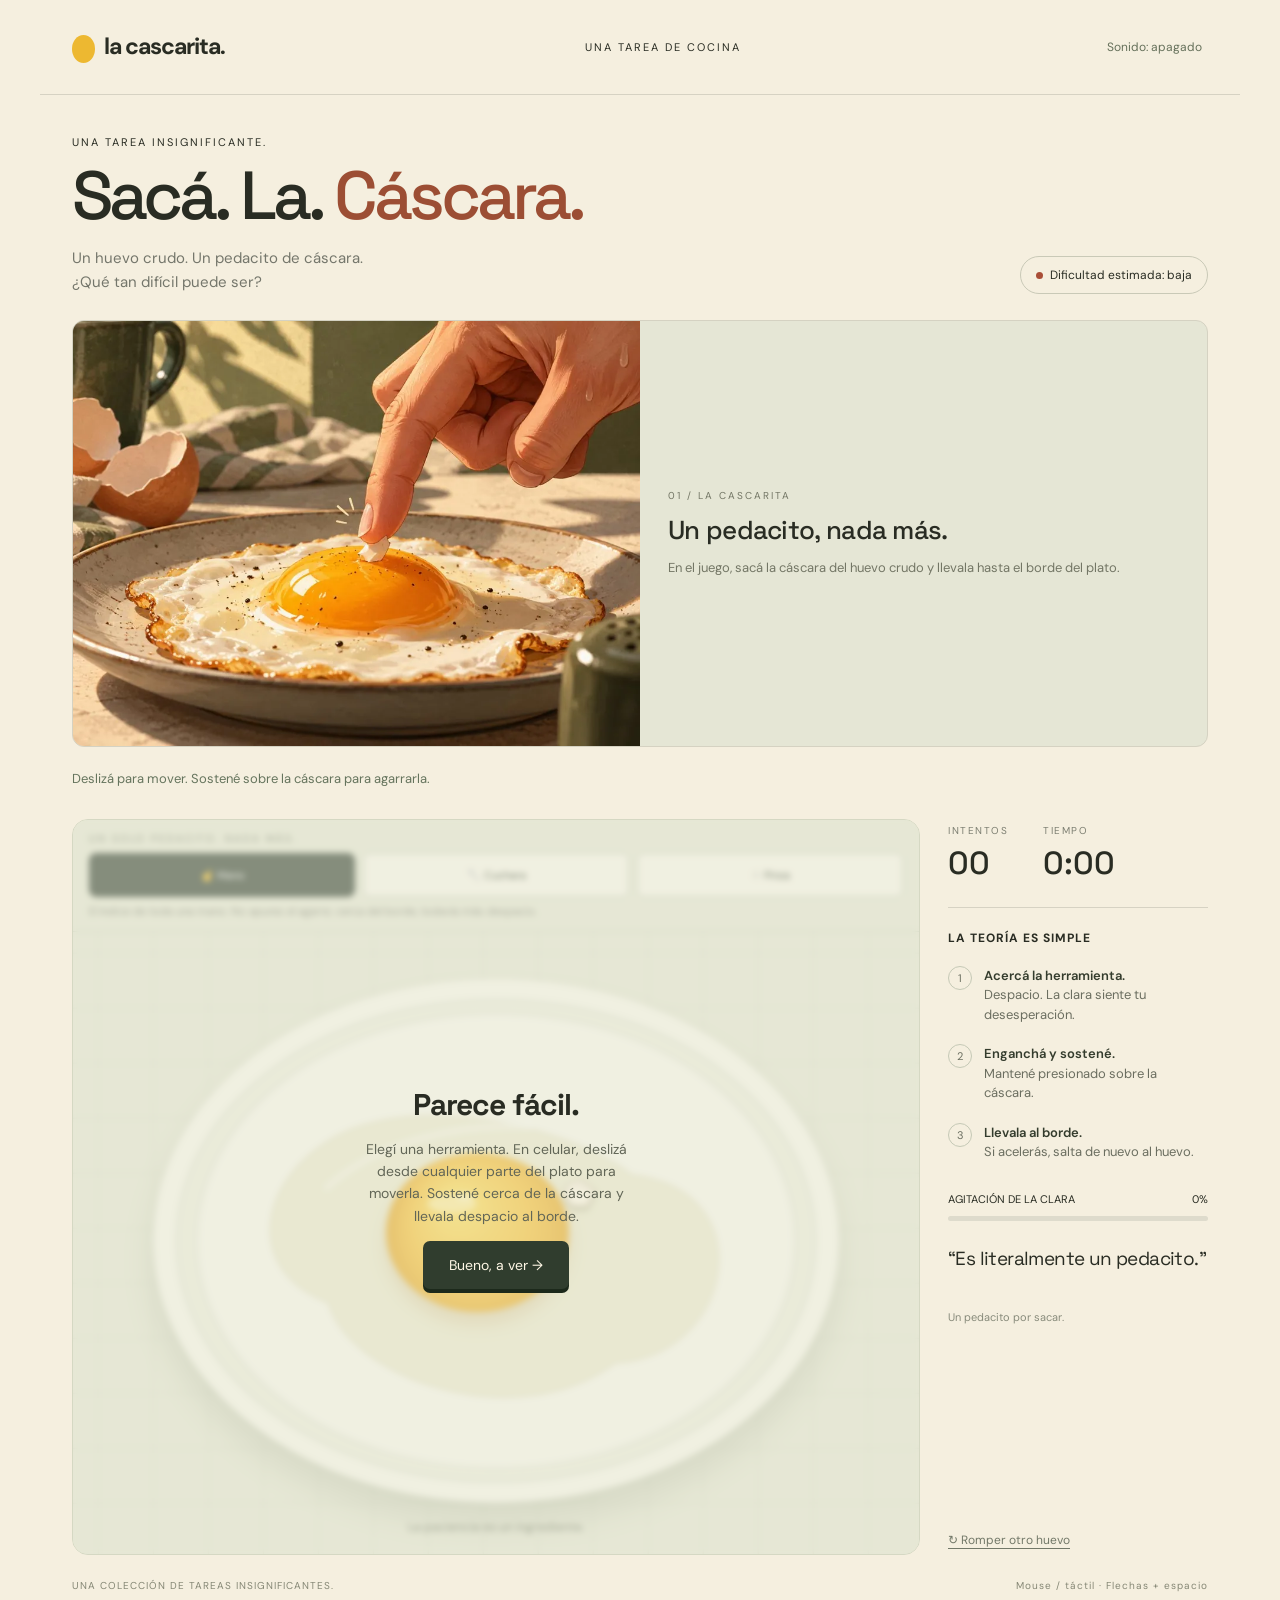
==== commit ed77a39d: "Put gameplay actions inside boards and unlock voluntary destruction after 25 attempts" ====
--- a/cascarita.html
+++ b/cascarita.html
@@ -16,24 +16,27 @@
 @media(max-width:760px){body.is-playing header .tag{display:none}body.is-playing .task-preview{display:none}body.is-playing .wrap{padding-top:20px}#arcade{margin-top:0}.section-top{align-items:flex-start}.canvas-tag{font-size:9px;top:10px;left:12px}.play-tools{gap:9px}.play-tools .actions{width:100%}.play-tools .actions button{flex:1}.input-help{font-size:13px}.play-layout{gap:16px}.canvas-box canvas{aspect-ratio:15/11}.tool-buttons .tool{min-height:46px;font-size:13px}.board-label{font-size:9px;top:10px}.hint{font-size:11px;bottom:12px}.intro{flex-wrap:wrap}header .brand{font-size:21px}}
 
 @media(max-width:760px){.task-preview{display:none}.board canvas{aspect-ratio:1000/735}.tools{padding:12px 0;margin:12px 0}.layout{margin-top:14px}.difficulty{white-space:normal}.subtitle{font-size:13px}}
+.egg-head{padding:12px 16px;border-bottom:1px solid #c7cdb9;background:#e6e7d5;display:flex;flex-wrap:wrap;gap:8px;align-items:center;justify-content:space-between}.egg-head .board-label{position:static}.egg-head .tools{padding:0;margin:0;border:0;flex:1 1 100%}.egg-head .tools h3{display:none}.egg-head .tool-note{margin:7px 0 0}.egg-head .tool-buttons{display:flex;gap:8px;flex-wrap:wrap}.egg-head .tool{min-height:44px;flex:1}.break-all{min-height:44px;padding:10px 14px;color:#963f31;border:1px solid #b87960;border-radius:7px;background:#f3d9c3}.break-all[hidden]{display:none}button:focus-visible{outline:3px solid #a66e3d;outline-offset:2px}
 </style></head>
 <body class="is-playing"><header><div class="brand"><span></span>la cascarita.</div><div class="tag">Una tarea de cocina</div><button class="sound" id="sound" aria-pressed="false">Sonido: apagado</button></header>
 <main><div class="intro"><div><div class="tag">Una tarea insignificante.</div><h1>Sacá. La. <em>Cáscara.</em></h1><p class="subtitle">Un huevo crudo. Un pedacito de cáscara.<br>¿Qué tan difícil puede ser?</p></div><div class="difficulty"><i></i>Dificultad estimada: baja</div></div>
-<figure class="task-preview" style="margin-top:26px"><img src="assets/egg-960.webp" width="960" height="720" alt="Una mano buscando un pedacito de cáscara sobre un huevo." decoding="async"><figcaption><span>01 / LA CASCARITA</span><strong>Un pedacito, nada más.</strong>En el juego, sacá la cáscara del huevo crudo y llevala hasta el borde del plato.</figcaption></figure><div class="tools"><h3>CON QUÉ LO INTENTÁS</h3><div class="tool-buttons"><button class="tool" data-tool="finger" aria-pressed="true">☝ Mano</button><button class="tool" data-tool="spoon" aria-pressed="false">🥄 Cuchara</button><button class="tool" data-tool="tweezers" aria-pressed="false">♢ Pinza</button></div><p class="tool-note" id="tool-note">El índice de toda una mano. No apures el agarre; cerca del borde, todavía más despacio.</p></div><p class="input-help" id="input-help">Deslizá para mover. Sostené sobre la cáscara para agarrarla.</p><div class="layout"><div class="board"><div class="board-label">UN SOLO PEDACITO. NADA MÁS.</div><canvas id="game" tabindex="0" aria-label="Juego: elegí mano, cuchara o pinza. Mové con el mouse o tocando; mantené presionado para levantar la cáscara. Con teclado usá flechas y espacio."></canvas><div class="hint" id="hint">La paciencia es un ingrediente.</div><div class="overlay" id="overlay"><div class="card"><h2 id="title">Parece fácil.</h2><p id="desc">Elegí una herramienta. En celular, deslizá desde cualquier parte del plato para moverla. Sostené cerca de la cáscara y llevala despacio al borde.</p><button class="primary" id="start">Bueno, a ver →</button></div></div></div>
+<figure class="task-preview" style="margin-top:26px"><img src="assets/egg-960.webp" width="960" height="720" alt="Una mano buscando un pedacito de cáscara sobre un huevo." decoding="async"><figcaption><span>01 / LA CASCARITA</span><strong>Un pedacito, nada más.</strong>En el juego, sacá la cáscara del huevo crudo y llevala hasta el borde del plato.</figcaption></figure><p class="input-help" id="input-help">Deslizá para mover. Sostené sobre la cáscara para agarrarla.</p><div class="layout"><div class="board"><div class="egg-head"><div class="board-label">UN SOLO PEDACITO. NADA MÁS.</div><div class="tools"><h3>CON QUÉ LO INTENTÁS</h3><div class="tool-buttons"><button class="tool" data-tool="finger" aria-pressed="true">☝ Mano</button><button class="tool" data-tool="spoon" aria-pressed="false">🥄 Cuchara</button><button class="tool" data-tool="tweezers" aria-pressed="false">♢ Pinza</button></div><p class="tool-note" id="tool-note">El índice de toda una mano. No apures el agarre; cerca del borde, todavía más despacio.</p></div><button id="egg-break" class="break-all" hidden>Romper todo</button></div><canvas id="game" tabindex="0" aria-label="Juego: elegí mano, cuchara o pinza. Mové con el mouse o tocando; mantené presionado para levantar la cáscara. Con teclado usá flechas y espacio."></canvas><div class="hint" id="hint">La paciencia es un ingrediente.</div><div class="overlay" id="overlay"><div class="card"><h2 id="title">Parece fácil.</h2><p id="desc">Elegí una herramienta. En celular, deslizá desde cualquier parte del plato para moverla. Sostené cerca de la cáscara y llevala despacio al borde.</p><button class="primary" id="start">Bueno, a ver →</button></div></div></div>
 <aside><div class="stats"><div class="stat"><label>INTENTOS</label><strong id="attempts">00</strong></div><div class="stat"><label>TIEMPO</label><strong id="time">0:00</strong></div></div><div class="instructions"><h3>LA TEORÍA ES SIMPLE</h3><div class="step"><span class="num">1</span><div><b>Acercá la herramienta.</b>Despacio. La clara siente tu desesperación.</div></div><div class="step"><span class="num">2</span><div><b>Enganchá y sostené.</b>Mantené presionado sobre la cáscara.</div></div><div class="step"><span class="num">3</span><div><b>Llevala al borde.</b>Si acelerás, salta de nuevo al huevo.</div></div></div><div class="meter-label"><span>AGITACIÓN DE LA CLARA</span><span id="agitation">0%</span></div><div class="meter"><div id="bar"></div></div><div class="quote" id="quote">“Es literalmente un pedacito.”</div><div class="small" id="record">Un pedacito por sacar.</div><button class="reset" id="reset">↻ Romper otro huevo</button></aside></div><footer><span>UNA COLECCIÓN DE TAREAS INSIGNIFICANTES.</span><span>Mouse / táctil · Flechas + espacio</span></footer></main>
-<script>'use strict';
+<script src="sneeze.js"></script><script src="chaos.js"></script><script>'use strict';
 const canvas=document.querySelector('canvas'),ctx=canvas.getContext('2d'),$=id=>document.getElementById(id);
+let eggChaos=false,eggChaosTime=0,eggChaosShown=false;
 let active=false,won=false,attempts=0,startTime=0,elapsed=0,last=0,t=0,heat=0,holding=false,down=false,grip=0,cooldown=0,spillTimer=0,spills=0,sound=false,audio,tool="finger";const tools={finger:{radius:16,grip:.78,speed:76,note:"Un solo dedo. Difícil de agarrar y fácil de empujar."},spoon:{radius:29,grip:.56,speed:103,note:"Más superficie, pero la cáscara se resbala con los movimientos bruscos."},tweezers:{radius:11,grip:.60,speed:92,note:"Precisa, pero tenés que apuntar exactamente al pedacito."}};
+let eggSneeze=Sneeze.create();
 let eggPointer=null,touchInput=false,touchAnchor=null,touchMotion=0,touchMotionAt=0,filteredTouchSpeed=0;
 let p={x:500,y:470},prev={...p},shell={x:600,y:310,vx:0,vy:0,angle:.2},ripples=[],keys=new Set();
 const quotes=['“Casi. Qué palabra horrible.”','“Se fue para allá. Obviamente.”','“La cáscara tiene otros planes.”','“Una cuchara sería demasiado fácil.”','“Respirá. No ayuda, pero respirá.”','“Tu huevo está ganando.”'];
 let best;try{best=Number(localStorage.getItem('cascarita-best'))||0;}catch{}if(best)$('record').textContent='Mejor tiempo: '+format(best);
 function format(s){return Math.floor(s/60)+':'+String(Math.floor(s%60)).padStart(2,'0');}
 function tone(freq){if(!sound)return;try{audio??=new(window.AudioContext||window.webkitAudioContext)();audio.resume();let o=audio.createOscillator(),g=audio.createGain();o.connect(g);g.connect(audio.destination);o.frequency.value=freq;g.gain.setValueAtTime(.035,audio.currentTime);g.gain.exponentialRampToValueAtTime(.001,audio.currentTime+.15);o.start();o.stop(audio.currentTime+.16);}catch{}}
-function reset(){eggPointer=null;touchAnchor=null;touchMotion=0;filteredTouchSpeed=0;active=true;won=false;attempts=0;heat=0;holding=false;down=false;grip=0;cooldown=0;spillTimer=0;spills=0;shell={x:600,y:310,vx:0,vy:0,angle:.2};p={x:500,y:470};prev={...p};ripples=[];startTime=performance.now();$('overlay').hidden=true;$('quote').textContent='“Es literalmente un pedacito.”';canvas.focus();}
+function reset(){eggChaos=false;eggChaosTime=0;eggChaosShown=false;eggSneeze=Sneeze.create();eggPointer=null;touchAnchor=null;touchMotion=0;filteredTouchSpeed=0;active=true;won=false;attempts=0;heat=0;holding=false;down=false;grip=0;cooldown=0;spillTimer=0;spills=0;shell={x:600,y:310,vx:0,vy:0,angle:.2};p={x:500,y:470};prev={...p};ripples=[];startTime=performance.now();$('overlay').hidden=true;syncEggControls();$('quote').textContent='“Es literalmente un pedacito.”';canvas.focus();}
 function overflow(){spillTimer=2.3;spills++;holding=false;down=false;grip=0;cooldown=2.3;shell={x:340+Math.random()*320,y:255+Math.random()*215,vx:(Math.random()-.5)*250,vy:(Math.random()-.5)*200,angle:Math.random()*6};ripples.push({x:500,y:365,r:30,a:.95});$("quote").textContent="¡DESASTRE! La clara se desbordó. Esperá a que se calme…";$("hint").textContent="¡CLARA DESBORDADA! Esperá un momento";tone(85);}
 function miss(msg){holding=false;grip=0;cooldown=.68;heat=Math.min(1,heat+.18);shell.vx+=(Math.random()-.5)*100;shell.vy+=(Math.random()-.5)*100;$('quote').textContent=msg||quotes[attempts%quotes.length];tone(140);}
-function win(){won=true;active=false;holding=false;down=false;$('title').textContent='Era un pedacito.';$('desc').textContent='Lo sacaste en '+format(elapsed)+' y '+attempts+' intentos. Podés volver a cocinar. O sufrir de nuevo.';$('start').textContent='Otro pedacito →';$('overlay').hidden=false;$('quote').textContent='“Hoy ganó la humanidad.”';tone(650);if(!best||elapsed<best){best=elapsed;try{localStorage.setItem('cascarita-best',String(best));}catch{}$('record').textContent='Mejor tiempo: '+format(best);}}
+function win(){if(Sneeze.finish(eggSneeze)){eggSneezeImpact();return}won=true;active=false;holding=false;down=false;$('title').textContent='Era un pedacito.';$('desc').textContent='Lo sacaste en '+format(elapsed)+' y '+attempts+' intentos. Podés volver a cocinar. O sufrir de nuevo.';$('start').textContent='Otro pedacito →';$('overlay').hidden=false;$('quote').textContent='“Hoy ganó la humanidad.”';tone(650);if(!best||elapsed<best){best=elapsed;try{localStorage.setItem('cascarita-best',String(best));}catch{}$('record').textContent='Mejor tiempo: '+format(best);}}
 function rawPoint(e){const r=canvas.getBoundingClientRect();return{x:(e.clientX-r.left)/r.width*1000,y:(e.clientY-r.top)/r.height*735}}
 function position(e){
  if(e.pointerType==='touch'){
@@ -53,9 +56,25 @@
 canvas.addEventListener('contextmenu',e=>e.preventDefault());canvas.addEventListener('selectstart',e=>e.preventDefault());canvas.addEventListener('touchstart',e=>e.preventDefault(),{passive:false});
 function press(){if(down||!active||spillTimer>0)return;down=true;attempts++;if(Math.hypot(p.x-shell.x,p.y-shell.y)>tools[tool].radius+9&&!touchInput)miss();}
 function release(e){if(e&&e.pointerId!==undefined&&e.pointerId!==eggPointer)return;if(holding)miss('“Se te resbaló. Qué sorpresa.”');down=false;eggPointer=null;touchAnchor=null;touchMotion=0;}
-canvas.addEventListener('pointerup',release);canvas.addEventListener('pointercancel',release);canvas.addEventListener('lostpointercapture',release);window.addEventListener('blur',()=>{keys.clear();release();});canvas.addEventListener('keydown',e=>{if(e.key==='Shift')keys.add('Shift');if(['ArrowUp','ArrowDown','ArrowLeft','ArrowRight',' '].includes(e.key)){e.preventDefault();keys.add(e.key);if(e.key===' ')press();}});canvas.addEventListener('keyup',e=>{keys.delete(e.key);if(e.key===' ')release();});document.querySelectorAll('[data-tool]').forEach(b=>b.onclick=()=>{if(holding)miss('“Cambiar de utensilio no es hacer trampa. Casi.”');release();down=false;grip=0;tool=b.dataset.tool;document.querySelectorAll('[data-tool]').forEach(x=>x.setAttribute('aria-pressed',String(x===b)));$('tool-note').textContent=tools[tool].note;});$('start').onclick=reset;$('reset').onclick=reset;$('sound').onclick=()=>{sound=!sound;$('sound').textContent='Sonido: '+(sound?'encendido':'apagado');$('sound').setAttribute('aria-pressed',sound);tone(400);};
+canvas.addEventListener('pointerup',release);canvas.addEventListener('pointercancel',release);canvas.addEventListener('lostpointercapture',release);window.addEventListener('blur',()=>{keys.clear();release();});canvas.addEventListener('keydown',e=>{if(e.key==='Shift')keys.add('Shift');if(['ArrowUp','ArrowDown','ArrowLeft','ArrowRight',' '].includes(e.key)){e.preventDefault();keys.add(e.key);if(e.key===' ')press();}});canvas.addEventListener('keyup',e=>{keys.delete(e.key);if(e.key===' ')release();});document.querySelectorAll('[data-tool]').forEach(b=>b.onclick=()=>{if(eggChaos)return;if(holding)miss('“Cambiar de utensilio no es hacer trampa. Casi.”');release();down=false;grip=0;tool=b.dataset.tool;document.querySelectorAll('[data-tool]').forEach(x=>x.setAttribute('aria-pressed',String(x===b)));$('tool-note').textContent=tools[tool].note;});$('start').onclick=reset;$('reset').onclick=reset;$('sound').onclick=()=>{sound=!sound;$('sound').textContent='Sonido: '+(sound?'encendido':'apagado');$('sound').setAttribute('aria-pressed',sound);tone(400);};
+function syncEggControls(){
+ $('egg-break').hidden=!active||eggChaos||!Desastre.ready(attempts);
+ document.querySelectorAll('[data-tool]').forEach(b=>b.disabled=eggChaos);
+}
+function destroyEgg(){
+ if(!active||eggChaos||!Desastre.ready(attempts))return;
+ const id=eggPointer;eggChaos=true;eggChaosTime=0;active=false;holding=false;down=false;grip=0;eggPointer=null;touchAnchor=null;keys.clear();
+ if(id!==null&&canvas.hasPointerCapture?.(id))canvas.releasePointerCapture(id);
+ $('quote').textContent='“El pedacito ya no es el problema.”';syncEggControls();
+}
+$('egg-break').onclick=destroyEgg;
 function ellipse(x,y,rx,ry,fill,stroke){ctx.beginPath();ctx.ellipse(x,y,rx,ry,0,0,Math.PI*2);ctx.fillStyle=fill;ctx.fill();if(stroke){ctx.strokeStyle=stroke;ctx.stroke();}}
-function draw(dt){t+=dt;if(active){if(spillTimer>0){spillTimer=Math.max(0,spillTimer-dt);if(spillTimer===0){heat=.3;$("quote").textContent="“La clara se calmó. Tu dignidad, no.”";}}elapsed=(performance.now()-startTime)/1000;let speedKey=keys.has('Shift')?35:90;p.x+=((keys.has('ArrowRight')?1:0)-(keys.has('ArrowLeft')?1:0))*speedKey*dt;p.y+=((keys.has('ArrowDown')?1:0)-(keys.has('ArrowUp')?1:0))*speedKey*dt;p.x=Math.max(80,Math.min(920,p.x));p.y=Math.max(55,Math.min(680,p.y));let speed=Math.hypot(p.x-prev.x,p.y-prev.y)/Math.max(dt,.001);if(touchInput){const sample=performance.now()-touchMotionAt<110?touchMotion:0;filteredTouchSpeed+=(sample-filteredTouchSpeed)*Math.min(1,dt*16);speed=filteredTouchSpeed;}speed=Math.min(speed,1500);if(spillTimer===0)heat=Math.max(0,Math.min(1,heat+((speed>160?speed/2200:0)-.12)*dt));if(heat>=1&&spillTimer===0)overflow();cooldown=Math.max(0,cooldown-dt);let dx=shell.x-p.x,dy=shell.y-p.y,d=Math.hypot(dx,dy)||1;
+function eggSneezeImpact(){
+ const id=eggPointer;holding=false;down=false;grip=0;eggPointer=null;touchAnchor=null;touchMotion=0;filteredTouchSpeed=0;keys.clear();cooldown=.85;
+ shell={x:390+Math.random()*220,y:270+Math.random()*150,vx:0,vy:0,angle:Math.random()*6};heat=Math.min(.85,heat+.22);attempts++;
+ if(id!==null&&canvas.hasPointerCapture?.(id))canvas.releasePointerCapture(id);$('quote').textContent='“¡Achís! La cáscara volvió al huevo.”';
+}
+function draw(dt){syncEggControls();if(eggChaos){eggChaosTime+=dt;if(eggChaosTime>=1.2&&!eggChaosShown){eggChaosShown=true;$('title').textContent='Bueno. Se rompió todo.';$('desc').textContent='Se partió el plato y se desparramó el huevo. Ahora hay más de un pedacito.';$('start').textContent='Otro plato y otro huevo →';$('overlay').hidden=false;}}const near=active&&!won&&((holding&&Math.hypot((shell.x-500)/350,(shell.y-365)/265)>.5)||grip>tools[tool].grip*.7);if(Sneeze.tick(eggSneeze,dt,near))eggSneezeImpact();t+=dt;if(active){if(spillTimer>0){spillTimer=Math.max(0,spillTimer-dt);if(spillTimer===0){heat=.3;$("quote").textContent="“La clara se calmó. Tu dignidad, no.”";}}elapsed=(performance.now()-startTime)/1000;let speedKey=keys.has('Shift')?35:90;p.x+=((keys.has('ArrowRight')?1:0)-(keys.has('ArrowLeft')?1:0))*speedKey*dt;p.y+=((keys.has('ArrowDown')?1:0)-(keys.has('ArrowUp')?1:0))*speedKey*dt;p.x=Math.max(80,Math.min(920,p.x));p.y=Math.max(55,Math.min(680,p.y));let speed=Math.hypot(p.x-prev.x,p.y-prev.y)/Math.max(dt,.001);if(touchInput){const sample=performance.now()-touchMotionAt<110?touchMotion:0;filteredTouchSpeed+=(sample-filteredTouchSpeed)*Math.min(1,dt*16);speed=filteredTouchSpeed;}speed=Math.min(speed,1500);if(spillTimer===0)heat=Math.max(0,Math.min(1,heat+((speed>160?speed/2200:0)-.12)*dt));if(heat>=1&&spillTimer===0)overflow();cooldown=Math.max(0,cooldown-dt);let dx=shell.x-p.x,dy=shell.y-p.y,d=Math.hypot(dx,dy)||1;
 if(holding&&spillTimer===0){let edgeNow=Math.hypot((shell.x-500)/350,(shell.y-365)/265);let safeSpeed=tools[tool].speed-heat*30-(edgeNow>.72?15:0);if(speed>safeSpeed){miss(edgeNow>.72?'“Estabas a centímetros. Se te resbaló.”':'“Despacio. Te dije despacio.”');}else{shell.x+=(p.x-shell.x)*Math.min(1,dt*18);shell.y+=(p.y-shell.y)*Math.min(1,dt*18);let edge=Math.hypot((shell.x-500)/350,(shell.y-365)/265);if(edge>1.015)win();}}
 else{const captureRadius=tools[tool].radius+(touchInput?20:0);let evade=Math.max(0,1-d/165)*(46+speed*.56+heat*230);if(down&&speed<tools[tool].speed*.74&&d<captureRadius+8)evade*=.16;shell.vx+=dx/d*evade*dt*8;shell.vy+=dy/d*evade*dt*8;shell.vx+=Math.sin(t*1.6)*9*dt;shell.vy+=Math.cos(t*1.3)*7*dt;shell.vx*=Math.exp(-dt*2.8);shell.vy*=Math.exp(-dt*2.8);shell.x+=shell.vx*dt;shell.y+=shell.vy*dt;let q=Math.hypot((shell.x-500)/300,(shell.y-365)/220);if(q>1){shell.x=500+(shell.x-500)/q;shell.y=365+(shell.y-365)/q;shell.vx*=-.65;shell.vy*=-.65;}if(down&&cooldown===0&&spillTimer===0){if(d<captureRadius&&speed<tools[tool].speed*.74&&heat<.62){grip+=dt;if(grip>tools[tool].grip){holding=true;tone(420);$('quote').textContent='“La tenés. No te emociones.”';}}else{grip=0;if(d>captureRadius+12){cooldown=.42;}}}shell.angle+=dt*(shell.vx*.01+.2);}
 if(speed>110&&Math.random()<dt*12)ripples.push({x:p.x,y:p.y,r:8,a:.3});prev={...p};$('time').textContent=format(elapsed);$('attempts').textContent=String(attempts).padStart(2,'0');$('agitation').textContent=Math.round(heat*100)+'%';$('bar').style.width=heat*100+'%';$('hint').textContent=spillTimer>0?'¡CLARA DESBORDADA! '+spillTimer.toFixed(1)+' s para reintentar':holding?'Ahora al borde. Despacito.':down&&grip>0?'Sostené…':'Acercate despacio · Mantené presionado para agarrar';}
@@ -99,6 +118,8 @@
   else{ctx.lineWidth=5;ctx.beginPath();ctx.moveTo(-12,52);ctx.lineTo(-10,4);ctx.lineTo(0,-3);ctx.moveTo(12,52);ctx.lineTo(10,4);ctx.lineTo(0,-3);ctx.stroke();}
 }
 ctx.restore();}
+if(eggChaos)Desastre.draw(ctx,1000,735,eggChaosTime,'egg');
+Sneeze.draw(ctx,eggSneeze,1000,735);
 }
 function frame(now){let dt=Math.min(.035,(now-last)/1000||.016);last=now;const dpr=Math.min(devicePixelRatio||1,2),r=canvas.getBoundingClientRect();if(canvas.width!==Math.round(r.width*dpr)||canvas.height!==Math.round(r.height*dpr)){canvas.width=Math.round(r.width*dpr);canvas.height=Math.round(r.height*dpr);}ctx.setTransform(canvas.width/1000,0,0,canvas.height/735,0,0);draw(dt);requestAnimationFrame(frame);}requestAnimationFrame(frame);
 </script></body></html>
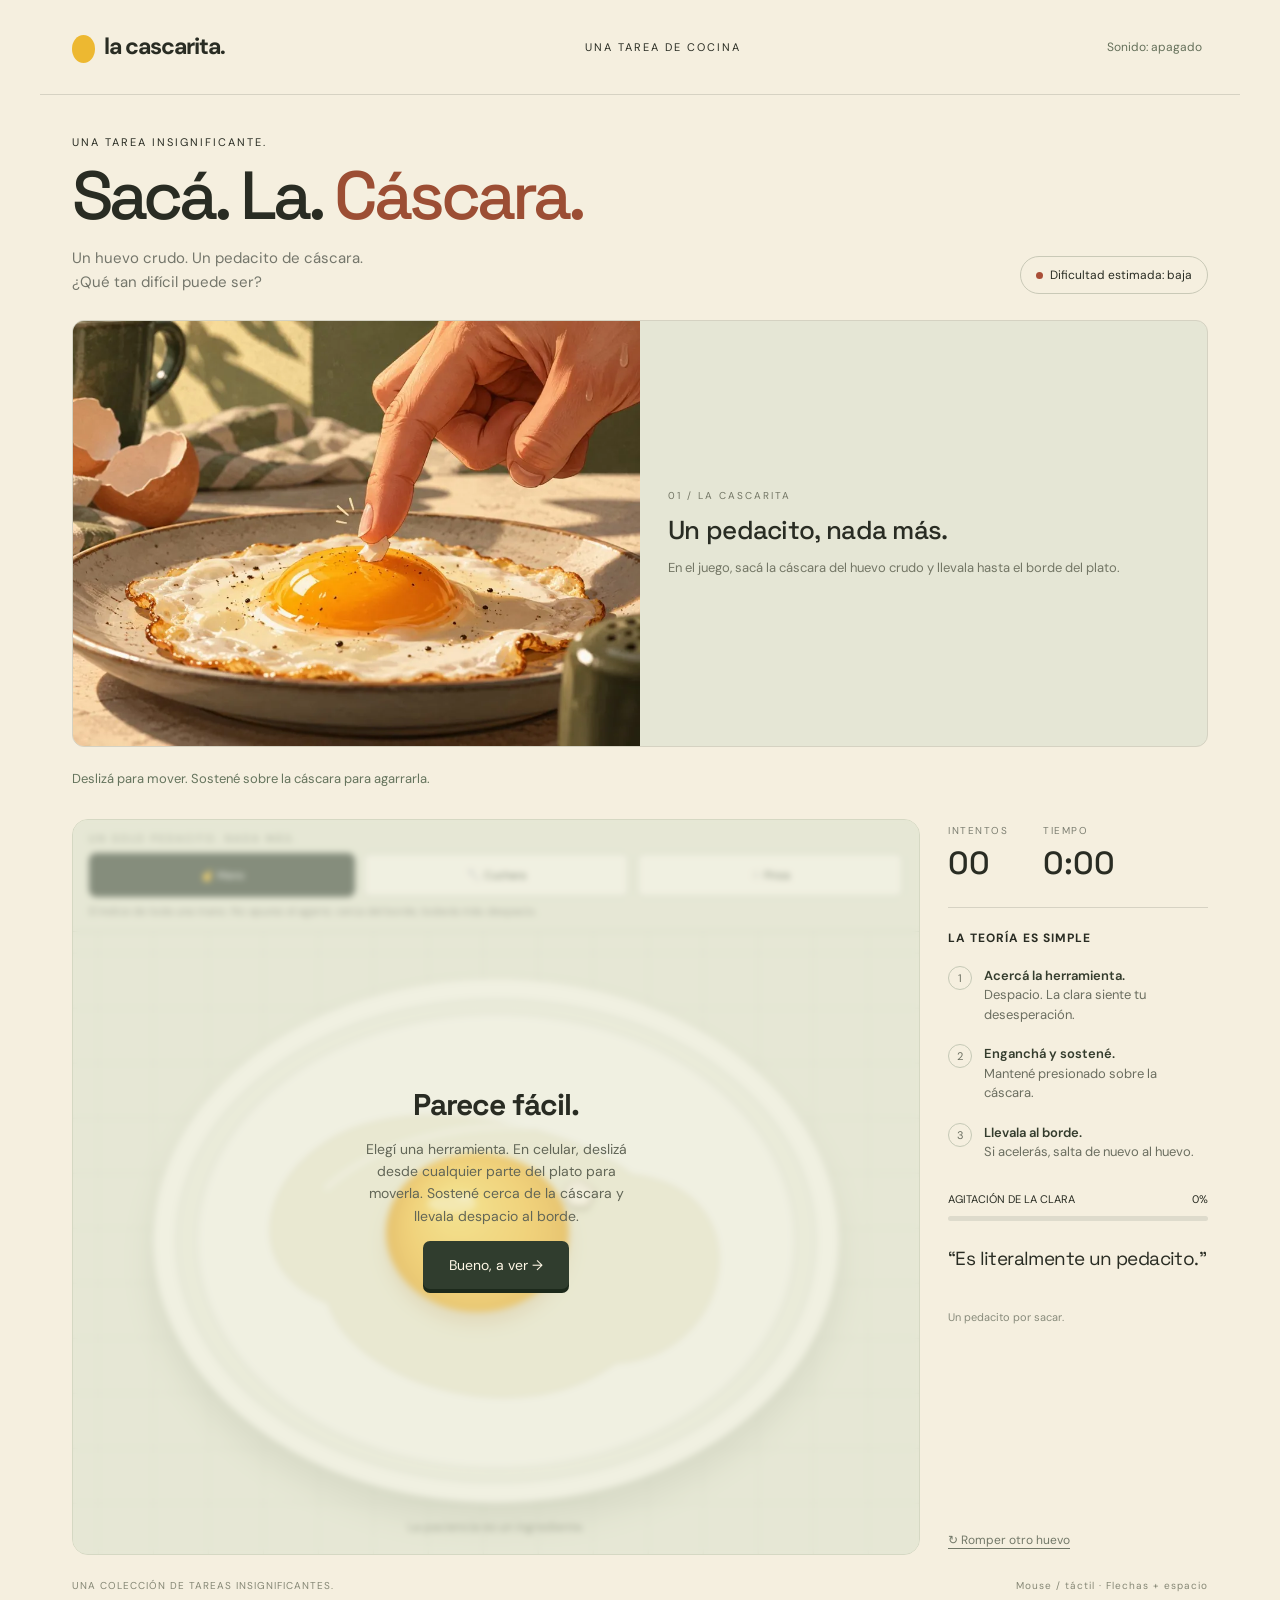
==== commit 3a419e57: "Use Jugar de nuevo on all game ending buttons" ====
--- a/cascarita.html
+++ b/cascarita.html
@@ -36,7 +36,7 @@
 function reset(){eggChaos=false;eggChaosTime=0;eggChaosShown=false;eggSneeze=Sneeze.create();eggPointer=null;touchAnchor=null;touchMotion=0;filteredTouchSpeed=0;active=true;won=false;attempts=0;heat=0;holding=false;down=false;grip=0;cooldown=0;spillTimer=0;spills=0;shell={x:600,y:310,vx:0,vy:0,angle:.2};p={x:500,y:470};prev={...p};ripples=[];startTime=performance.now();$('overlay').hidden=true;syncEggControls();$('quote').textContent='“Es literalmente un pedacito.”';canvas.focus();}
 function overflow(){spillTimer=2.3;spills++;holding=false;down=false;grip=0;cooldown=2.3;shell={x:340+Math.random()*320,y:255+Math.random()*215,vx:(Math.random()-.5)*250,vy:(Math.random()-.5)*200,angle:Math.random()*6};ripples.push({x:500,y:365,r:30,a:.95});$("quote").textContent="¡DESASTRE! La clara se desbordó. Esperá a que se calme…";$("hint").textContent="¡CLARA DESBORDADA! Esperá un momento";tone(85);}
 function miss(msg){holding=false;grip=0;cooldown=.68;heat=Math.min(1,heat+.18);shell.vx+=(Math.random()-.5)*100;shell.vy+=(Math.random()-.5)*100;$('quote').textContent=msg||quotes[attempts%quotes.length];tone(140);}
-function win(){if(Sneeze.finish(eggSneeze)){eggSneezeImpact();return}won=true;active=false;holding=false;down=false;$('title').textContent='Era un pedacito.';$('desc').textContent='Lo sacaste en '+format(elapsed)+' y '+attempts+' intentos. Podés volver a cocinar. O sufrir de nuevo.';$('start').textContent='Otro pedacito →';$('overlay').hidden=false;$('quote').textContent='“Hoy ganó la humanidad.”';tone(650);if(!best||elapsed<best){best=elapsed;try{localStorage.setItem('cascarita-best',String(best));}catch{}$('record').textContent='Mejor tiempo: '+format(best);}}
+function win(){if(Sneeze.finish(eggSneeze)){eggSneezeImpact();return}won=true;active=false;holding=false;down=false;$('title').textContent='Era un pedacito.';$('desc').textContent='Lo sacaste en '+format(elapsed)+' y '+attempts+' intentos. Podés volver a cocinar. O sufrir de nuevo.';$('start').textContent='Jugar de nuevo';$('overlay').hidden=false;$('quote').textContent='“Hoy ganó la humanidad.”';tone(650);if(!best||elapsed<best){best=elapsed;try{localStorage.setItem('cascarita-best',String(best));}catch{}$('record').textContent='Mejor tiempo: '+format(best);}}
 function rawPoint(e){const r=canvas.getBoundingClientRect();return{x:(e.clientX-r.left)/r.width*1000,y:(e.clientY-r.top)/r.height*735}}
 function position(e){
  if(e.pointerType==='touch'){
@@ -74,7 +74,7 @@
  shell={x:390+Math.random()*220,y:270+Math.random()*150,vx:0,vy:0,angle:Math.random()*6};heat=Math.min(.85,heat+.22);attempts++;
  if(id!==null&&canvas.hasPointerCapture?.(id))canvas.releasePointerCapture(id);$('quote').textContent='“¡Achís! La cáscara volvió al huevo.”';
 }
-function draw(dt){syncEggControls();if(eggChaos){eggChaosTime+=dt;if(eggChaosTime>=1.2&&!eggChaosShown){eggChaosShown=true;$('title').textContent='Bueno. Se rompió todo.';$('desc').textContent='Se partió el plato y se desparramó el huevo. Ahora hay más de un pedacito.';$('start').textContent='Otro plato y otro huevo →';$('overlay').hidden=false;}}const near=active&&!won&&((holding&&Math.hypot((shell.x-500)/350,(shell.y-365)/265)>.5)||grip>tools[tool].grip*.7);if(Sneeze.tick(eggSneeze,dt,near))eggSneezeImpact();t+=dt;if(active){if(spillTimer>0){spillTimer=Math.max(0,spillTimer-dt);if(spillTimer===0){heat=.3;$("quote").textContent="“La clara se calmó. Tu dignidad, no.”";}}elapsed=(performance.now()-startTime)/1000;let speedKey=keys.has('Shift')?35:90;p.x+=((keys.has('ArrowRight')?1:0)-(keys.has('ArrowLeft')?1:0))*speedKey*dt;p.y+=((keys.has('ArrowDown')?1:0)-(keys.has('ArrowUp')?1:0))*speedKey*dt;p.x=Math.max(80,Math.min(920,p.x));p.y=Math.max(55,Math.min(680,p.y));let speed=Math.hypot(p.x-prev.x,p.y-prev.y)/Math.max(dt,.001);if(touchInput){const sample=performance.now()-touchMotionAt<110?touchMotion:0;filteredTouchSpeed+=(sample-filteredTouchSpeed)*Math.min(1,dt*16);speed=filteredTouchSpeed;}speed=Math.min(speed,1500);if(spillTimer===0)heat=Math.max(0,Math.min(1,heat+((speed>160?speed/2200:0)-.12)*dt));if(heat>=1&&spillTimer===0)overflow();cooldown=Math.max(0,cooldown-dt);let dx=shell.x-p.x,dy=shell.y-p.y,d=Math.hypot(dx,dy)||1;
+function draw(dt){syncEggControls();if(eggChaos){eggChaosTime+=dt;if(eggChaosTime>=1.2&&!eggChaosShown){eggChaosShown=true;$('title').textContent='Bueno. Se rompió todo.';$('desc').textContent='Se partió el plato y se desparramó el huevo. Ahora hay más de un pedacito.';$('start').textContent='Jugar de nuevo';$('overlay').hidden=false;}}const near=active&&!won&&((holding&&Math.hypot((shell.x-500)/350,(shell.y-365)/265)>.5)||grip>tools[tool].grip*.7);if(Sneeze.tick(eggSneeze,dt,near))eggSneezeImpact();t+=dt;if(active){if(spillTimer>0){spillTimer=Math.max(0,spillTimer-dt);if(spillTimer===0){heat=.3;$("quote").textContent="“La clara se calmó. Tu dignidad, no.”";}}elapsed=(performance.now()-startTime)/1000;let speedKey=keys.has('Shift')?35:90;p.x+=((keys.has('ArrowRight')?1:0)-(keys.has('ArrowLeft')?1:0))*speedKey*dt;p.y+=((keys.has('ArrowDown')?1:0)-(keys.has('ArrowUp')?1:0))*speedKey*dt;p.x=Math.max(80,Math.min(920,p.x));p.y=Math.max(55,Math.min(680,p.y));let speed=Math.hypot(p.x-prev.x,p.y-prev.y)/Math.max(dt,.001);if(touchInput){const sample=performance.now()-touchMotionAt<110?touchMotion:0;filteredTouchSpeed+=(sample-filteredTouchSpeed)*Math.min(1,dt*16);speed=filteredTouchSpeed;}speed=Math.min(speed,1500);if(spillTimer===0)heat=Math.max(0,Math.min(1,heat+((speed>160?speed/2200:0)-.12)*dt));if(heat>=1&&spillTimer===0)overflow();cooldown=Math.max(0,cooldown-dt);let dx=shell.x-p.x,dy=shell.y-p.y,d=Math.hypot(dx,dy)||1;
 if(holding&&spillTimer===0){let edgeNow=Math.hypot((shell.x-500)/350,(shell.y-365)/265);let safeSpeed=tools[tool].speed-heat*30-(edgeNow>.72?15:0);if(speed>safeSpeed){miss(edgeNow>.72?'“Estabas a centímetros. Se te resbaló.”':'“Despacio. Te dije despacio.”');}else{shell.x+=(p.x-shell.x)*Math.min(1,dt*18);shell.y+=(p.y-shell.y)*Math.min(1,dt*18);let edge=Math.hypot((shell.x-500)/350,(shell.y-365)/265);if(edge>1.015)win();}}
 else{const captureRadius=tools[tool].radius+(touchInput?20:0);let evade=Math.max(0,1-d/165)*(46+speed*.56+heat*230);if(down&&speed<tools[tool].speed*.74&&d<captureRadius+8)evade*=.16;shell.vx+=dx/d*evade*dt*8;shell.vy+=dy/d*evade*dt*8;shell.vx+=Math.sin(t*1.6)*9*dt;shell.vy+=Math.cos(t*1.3)*7*dt;shell.vx*=Math.exp(-dt*2.8);shell.vy*=Math.exp(-dt*2.8);shell.x+=shell.vx*dt;shell.y+=shell.vy*dt;let q=Math.hypot((shell.x-500)/300,(shell.y-365)/220);if(q>1){shell.x=500+(shell.x-500)/q;shell.y=365+(shell.y-365)/q;shell.vx*=-.65;shell.vy*=-.65;}if(down&&cooldown===0&&spillTimer===0){if(d<captureRadius&&speed<tools[tool].speed*.74&&heat<.62){grip+=dt;if(grip>tools[tool].grip){holding=true;tone(420);$('quote').textContent='“La tenés. No te emociones.”';}}else{grip=0;if(d>captureRadius+12){cooldown=.42;}}}shell.angle+=dt*(shell.vx*.01+.2);}
 if(speed>110&&Math.random()<dt*12)ripples.push({x:p.x,y:p.y,r:8,a:.3});prev={...p};$('time').textContent=format(elapsed);$('attempts').textContent=String(attempts).padStart(2,'0');$('agitation').textContent=Math.round(heat*100)+'%';$('bar').style.width=heat*100+'%';$('hint').textContent=spillTimer>0?'¡CLARA DESBORDADA! '+spillTimer.toFixed(1)+' s para reintentar':holding?'Ahora al borde. Despacito.':down&&grip>0?'Sostené…':'Acercate despacio · Mantené presionado para agarrar';}
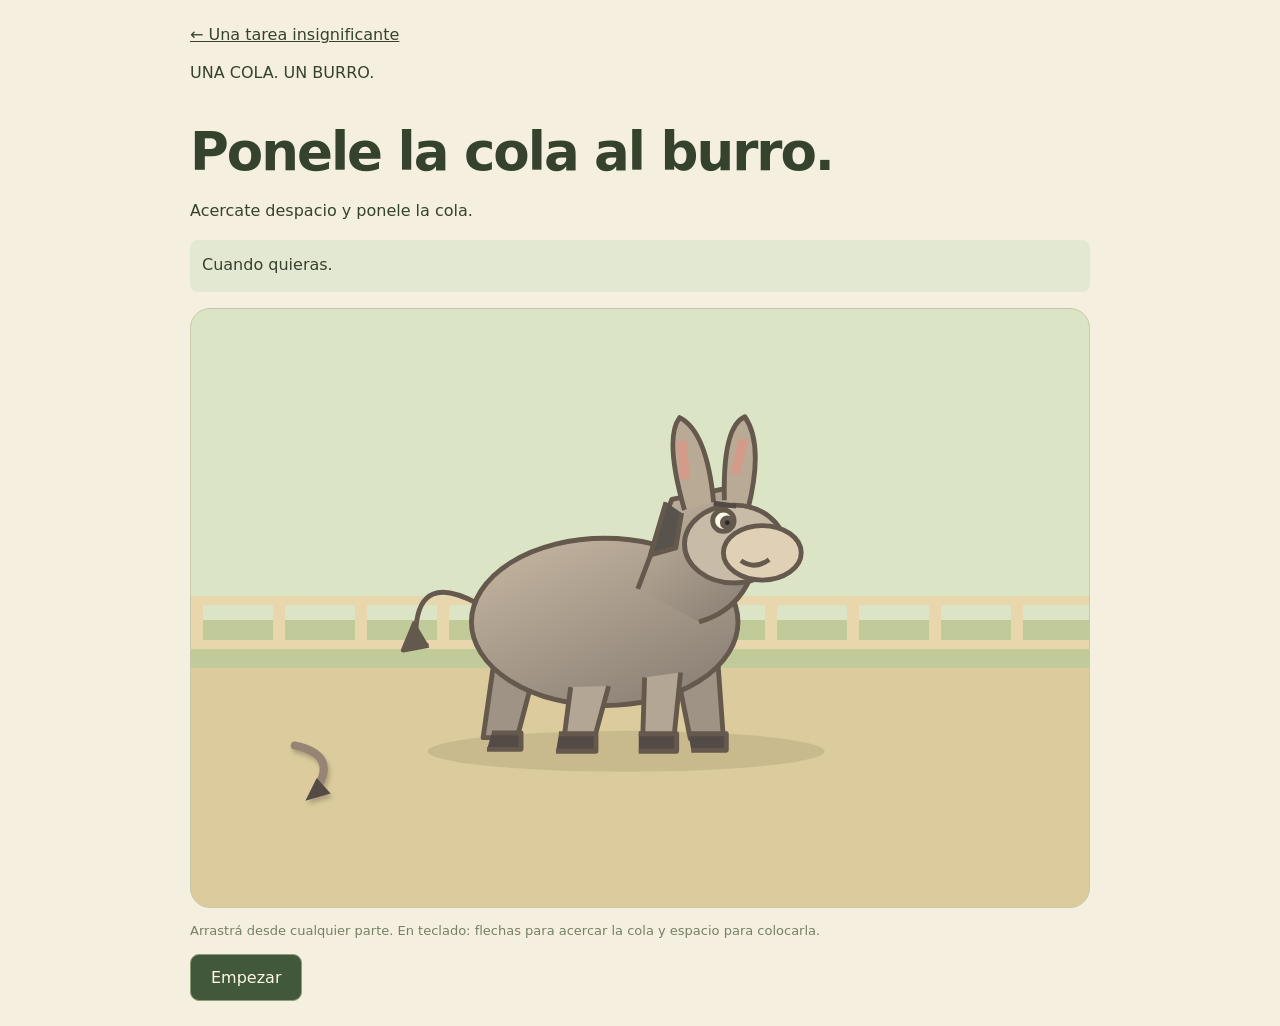
==== commit 294bd554: "Connect collection with donkey encounters, sequential rounds and house tools" ====
--- a/cascarita.html
+++ b/cascarita.html
@@ -22,21 +22,22 @@
 <main><div class="intro"><div><div class="tag">Una tarea insignificante.</div><h1>Sacá. La. <em>Cáscara.</em></h1><p class="subtitle">Un huevo crudo. Un pedacito de cáscara.<br>¿Qué tan difícil puede ser?</p></div><div class="difficulty"><i></i>Dificultad estimada: baja</div></div>
 <figure class="task-preview" style="margin-top:26px"><img src="assets/egg-960.webp" width="960" height="720" alt="Una mano buscando un pedacito de cáscara sobre un huevo." decoding="async"><figcaption><span>01 / LA CASCARITA</span><strong>Un pedacito, nada más.</strong>En el juego, sacá la cáscara del huevo crudo y llevala hasta el borde del plato.</figcaption></figure><p class="input-help" id="input-help">Deslizá para mover. Sostené sobre la cáscara para agarrarla.</p><div class="layout"><div class="board"><div class="egg-head"><div class="board-label">UN SOLO PEDACITO. NADA MÁS.</div><div class="tools"><h3>CON QUÉ LO INTENTÁS</h3><div class="tool-buttons"><button class="tool" data-tool="finger" aria-pressed="true">☝ Mano</button><button class="tool" data-tool="spoon" aria-pressed="false">🥄 Cuchara</button><button class="tool" data-tool="tweezers" aria-pressed="false">♢ Pinza</button></div><p class="tool-note" id="tool-note">El índice de toda una mano. No apures el agarre; cerca del borde, todavía más despacio.</p></div><button id="egg-break" class="break-all" hidden>Romper todo</button></div><canvas id="game" tabindex="0" aria-label="Juego: elegí mano, cuchara o pinza. Mové con el mouse o tocando; mantené presionado para levantar la cáscara. Con teclado usá flechas y espacio."></canvas><div class="hint" id="hint">La paciencia es un ingrediente.</div><div class="overlay" id="overlay"><div class="card"><h2 id="title">Parece fácil.</h2><p id="desc">Elegí una herramienta. En celular, deslizá desde cualquier parte del plato para moverla. Sostené cerca de la cáscara y llevala despacio al borde.</p><button class="primary" id="start">Bueno, a ver →</button></div></div></div>
 <aside><div class="stats"><div class="stat"><label>INTENTOS</label><strong id="attempts">00</strong></div><div class="stat"><label>TIEMPO</label><strong id="time">0:00</strong></div></div><div class="instructions"><h3>LA TEORÍA ES SIMPLE</h3><div class="step"><span class="num">1</span><div><b>Acercá la herramienta.</b>Despacio. La clara siente tu desesperación.</div></div><div class="step"><span class="num">2</span><div><b>Enganchá y sostené.</b>Mantené presionado sobre la cáscara.</div></div><div class="step"><span class="num">3</span><div><b>Llevala al borde.</b>Si acelerás, salta de nuevo al huevo.</div></div></div><div class="meter-label"><span>AGITACIÓN DE LA CLARA</span><span id="agitation">0%</span></div><div class="meter"><div id="bar"></div></div><div class="quote" id="quote">“Es literalmente un pedacito.”</div><div class="small" id="record">Un pedacito por sacar.</div><button class="reset" id="reset">↻ Romper otro huevo</button></aside></div><footer><span>UNA COLECCIÓN DE TAREAS INSIGNIFICANTES.</span><span>Mouse / táctil · Flechas + espacio</span></footer></main>
-<script src="sneeze.js"></script><script src="chaos.js"></script><script>'use strict';
+<script src="journey.js"></script><script src="donkey.js"></script><script>if(!Journey.can("egg"))location.replace("donkey.html");</script><script src="chaos.js"></script><script>'use strict';
 const canvas=document.querySelector('canvas'),ctx=canvas.getContext('2d'),$=id=>document.getElementById(id);
+let eggMisses=0;
 let eggChaos=false,eggChaosTime=0,eggChaosShown=false;
 let active=false,won=false,attempts=0,startTime=0,elapsed=0,last=0,t=0,heat=0,holding=false,down=false,grip=0,cooldown=0,spillTimer=0,spills=0,sound=false,audio,tool="finger";const tools={finger:{radius:16,grip:.78,speed:76,note:"Un solo dedo. Difícil de agarrar y fácil de empujar."},spoon:{radius:29,grip:.56,speed:103,note:"Más superficie, pero la cáscara se resbala con los movimientos bruscos."},tweezers:{radius:11,grip:.60,speed:92,note:"Precisa, pero tenés que apuntar exactamente al pedacito."}};
-let eggSneeze=Sneeze.create();
+let eggDonkey=Donkey.create();
 let eggPointer=null,touchInput=false,touchAnchor=null,touchMotion=0,touchMotionAt=0,filteredTouchSpeed=0;
 let p={x:500,y:470},prev={...p},shell={x:600,y:310,vx:0,vy:0,angle:.2},ripples=[],keys=new Set();
 const quotes=['“Casi. Qué palabra horrible.”','“Se fue para allá. Obviamente.”','“La cáscara tiene otros planes.”','“Una cuchara sería demasiado fácil.”','“Respirá. No ayuda, pero respirá.”','“Tu huevo está ganando.”'];
 let best;try{best=Number(localStorage.getItem('cascarita-best'))||0;}catch{}if(best)$('record').textContent='Mejor tiempo: '+format(best);
 function format(s){return Math.floor(s/60)+':'+String(Math.floor(s%60)).padStart(2,'0');}
 function tone(freq){if(!sound)return;try{audio??=new(window.AudioContext||window.webkitAudioContext)();audio.resume();let o=audio.createOscillator(),g=audio.createGain();o.connect(g);g.connect(audio.destination);o.frequency.value=freq;g.gain.setValueAtTime(.035,audio.currentTime);g.gain.exponentialRampToValueAtTime(.001,audio.currentTime+.15);o.start();o.stop(audio.currentTime+.16);}catch{}}
-function reset(){eggChaos=false;eggChaosTime=0;eggChaosShown=false;eggSneeze=Sneeze.create();eggPointer=null;touchAnchor=null;touchMotion=0;filteredTouchSpeed=0;active=true;won=false;attempts=0;heat=0;holding=false;down=false;grip=0;cooldown=0;spillTimer=0;spills=0;shell={x:600,y:310,vx:0,vy:0,angle:.2};p={x:500,y:470};prev={...p};ripples=[];startTime=performance.now();$('overlay').hidden=true;syncEggControls();$('quote').textContent='“Es literalmente un pedacito.”';canvas.focus();}
+function reset(){eggMisses=0;if(!Journey.can("egg"))return;$("overlay").querySelector(".journey-next")?.remove();$("overlay").querySelector(".take-tool")?.remove();eggChaos=false;eggChaosTime=0;eggChaosShown=false;eggDonkey=Donkey.create();eggPointer=null;touchAnchor=null;touchMotion=0;filteredTouchSpeed=0;active=true;won=false;attempts=0;heat=0;holding=false;down=false;grip=0;cooldown=0;spillTimer=0;spills=0;shell={x:600,y:310,vx:0,vy:0,angle:.2};p={x:500,y:470};prev={...p};ripples=[];startTime=performance.now();$('overlay').hidden=true;syncEggControls();$('quote').textContent='“Es literalmente un pedacito.”';canvas.focus();}
 function overflow(){spillTimer=2.3;spills++;holding=false;down=false;grip=0;cooldown=2.3;shell={x:340+Math.random()*320,y:255+Math.random()*215,vx:(Math.random()-.5)*250,vy:(Math.random()-.5)*200,angle:Math.random()*6};ripples.push({x:500,y:365,r:30,a:.95});$("quote").textContent="¡DESASTRE! La clara se desbordó. Esperá a que se calme…";$("hint").textContent="¡CLARA DESBORDADA! Esperá un momento";tone(85);}
-function miss(msg){holding=false;grip=0;cooldown=.68;heat=Math.min(1,heat+.18);shell.vx+=(Math.random()-.5)*100;shell.vy+=(Math.random()-.5)*100;$('quote').textContent=msg||quotes[attempts%quotes.length];tone(140);}
-function win(){if(Sneeze.finish(eggSneeze)){eggSneezeImpact();return}won=true;active=false;holding=false;down=false;$('title').textContent='Era un pedacito.';$('desc').textContent='Lo sacaste en '+format(elapsed)+' y '+attempts+' intentos. Podés volver a cocinar. O sufrir de nuevo.';$('start').textContent='Jugar de nuevo';$('overlay').hidden=false;$('quote').textContent='“Hoy ganó la humanidad.”';tone(650);if(!best||elapsed<best){best=elapsed;try{localStorage.setItem('cascarita-best',String(best));}catch{}$('record').textContent='Mejor tiempo: '+format(best);}}
+function miss(msg){eggMisses++;if(eggMisses>=3){active=false;down=false;holding=false;$("title").textContent="GAME OVER";$("desc").textContent="La cáscara sigue ahí. Podés probar de nuevo.";$("start").textContent="Jugar de nuevo";Journey.next("egg",$("overlay"));$("overlay").hidden=false;}holding=false;grip=0;cooldown=.68;heat=Math.min(1,heat+.18);shell.vx+=(Math.random()-.5)*100;shell.vy+=(Math.random()-.5)*100;$('quote').textContent=msg||quotes[attempts%quotes.length];tone(140);}
+function win(){Journey.next("egg",$("overlay"));if(Donkey.finish(eggDonkey)){eggDonkeyImpact();return}won=true;active=false;holding=false;down=false;$('title').textContent='Era un pedacito.';$('desc').textContent='Lo sacaste en '+format(elapsed)+' y '+attempts+' intentos. Podés volver a cocinar. O sufrir de nuevo.';$('start').textContent='Jugar de nuevo';$('overlay').hidden=false;$('quote').textContent='“Hoy ganó la humanidad.”';tone(650);if(!best||elapsed<best){best=elapsed;try{localStorage.setItem('cascarita-best',String(best));}catch{}$('record').textContent='Mejor tiempo: '+format(best);}}
 function rawPoint(e){const r=canvas.getBoundingClientRect();return{x:(e.clientX-r.left)/r.width*1000,y:(e.clientY-r.top)/r.height*735}}
 function position(e){
  if(e.pointerType==='touch'){
@@ -69,12 +70,12 @@
 }
 $('egg-break').onclick=destroyEgg;
 function ellipse(x,y,rx,ry,fill,stroke){ctx.beginPath();ctx.ellipse(x,y,rx,ry,0,0,Math.PI*2);ctx.fillStyle=fill;ctx.fill();if(stroke){ctx.strokeStyle=stroke;ctx.stroke();}}
-function eggSneezeImpact(){
+function eggDonkeyImpact(){
  const id=eggPointer;holding=false;down=false;grip=0;eggPointer=null;touchAnchor=null;touchMotion=0;filteredTouchSpeed=0;keys.clear();cooldown=.85;
  shell={x:390+Math.random()*220,y:270+Math.random()*150,vx:0,vy:0,angle:Math.random()*6};heat=Math.min(.85,heat+.22);attempts++;
- if(id!==null&&canvas.hasPointerCapture?.(id))canvas.releasePointerCapture(id);$('quote').textContent='“¡Achís! La cáscara volvió al huevo.”';
+ if(id!==null&&canvas.hasPointerCapture?.(id))canvas.releasePointerCapture(id);$('quote').textContent='“¡El burro! La cáscara volvió al huevo.”';
 }
-function draw(dt){syncEggControls();if(eggChaos){eggChaosTime+=dt;if(eggChaosTime>=1.2&&!eggChaosShown){eggChaosShown=true;$('title').textContent='Bueno. Se rompió todo.';$('desc').textContent='Se partió el plato y se desparramó el huevo. Ahora hay más de un pedacito.';$('start').textContent='Jugar de nuevo';$('overlay').hidden=false;}}const near=active&&!won&&((holding&&Math.hypot((shell.x-500)/350,(shell.y-365)/265)>.5)||grip>tools[tool].grip*.7);if(Sneeze.tick(eggSneeze,dt,near))eggSneezeImpact();t+=dt;if(active){if(spillTimer>0){spillTimer=Math.max(0,spillTimer-dt);if(spillTimer===0){heat=.3;$("quote").textContent="“La clara se calmó. Tu dignidad, no.”";}}elapsed=(performance.now()-startTime)/1000;let speedKey=keys.has('Shift')?35:90;p.x+=((keys.has('ArrowRight')?1:0)-(keys.has('ArrowLeft')?1:0))*speedKey*dt;p.y+=((keys.has('ArrowDown')?1:0)-(keys.has('ArrowUp')?1:0))*speedKey*dt;p.x=Math.max(80,Math.min(920,p.x));p.y=Math.max(55,Math.min(680,p.y));let speed=Math.hypot(p.x-prev.x,p.y-prev.y)/Math.max(dt,.001);if(touchInput){const sample=performance.now()-touchMotionAt<110?touchMotion:0;filteredTouchSpeed+=(sample-filteredTouchSpeed)*Math.min(1,dt*16);speed=filteredTouchSpeed;}speed=Math.min(speed,1500);if(spillTimer===0)heat=Math.max(0,Math.min(1,heat+((speed>160?speed/2200:0)-.12)*dt));if(heat>=1&&spillTimer===0)overflow();cooldown=Math.max(0,cooldown-dt);let dx=shell.x-p.x,dy=shell.y-p.y,d=Math.hypot(dx,dy)||1;
+function draw(dt){if(document.querySelector("dialog[open]")){startTime+=dt*1000;dt=0;}Donkey.prank(dt,active);if(eggChaos)Journey.next("egg",$("overlay"));syncEggControls();if(eggChaos){eggChaosTime+=dt;if(eggChaosTime>=1.2&&!eggChaosShown){eggChaosShown=true;$('title').textContent='Bueno. Se rompió todo.';$('desc').textContent='Se partió el plato y se desparramó el huevo. Ahora hay más de un pedacito.';$('start').textContent='Jugar de nuevo';$('overlay').hidden=false;}}const near=active&&!won&&((holding&&Math.hypot((shell.x-500)/350,(shell.y-365)/265)>.5)||grip>tools[tool].grip*.7);if(Donkey.tick(eggDonkey,dt,active,attempts)){Donkey.visit();eggDonkeyImpact();}t+=dt;if(active){if(spillTimer>0){spillTimer=Math.max(0,spillTimer-dt);if(spillTimer===0){heat=.3;$("quote").textContent="“La clara se calmó. Tu dignidad, no.”";}}elapsed=(performance.now()-startTime)/1000;let speedKey=keys.has('Shift')?35:90;p.x+=((keys.has('ArrowRight')?1:0)-(keys.has('ArrowLeft')?1:0))*speedKey*dt;p.y+=((keys.has('ArrowDown')?1:0)-(keys.has('ArrowUp')?1:0))*speedKey*dt;p.x=Math.max(80,Math.min(920,p.x));p.y=Math.max(55,Math.min(680,p.y));let speed=Math.hypot(p.x-prev.x,p.y-prev.y)/Math.max(dt,.001);if(touchInput){const sample=performance.now()-touchMotionAt<110?touchMotion:0;filteredTouchSpeed+=(sample-filteredTouchSpeed)*Math.min(1,dt*16);speed=filteredTouchSpeed;}speed=Math.min(speed,1500);if(spillTimer===0)heat=Math.max(0,Math.min(1,heat+((speed>160?speed/2200:0)-.12)*dt));if(heat>=1&&spillTimer===0)overflow();cooldown=Math.max(0,cooldown-dt);let dx=shell.x-p.x,dy=shell.y-p.y,d=Math.hypot(dx,dy)||1;
 if(holding&&spillTimer===0){let edgeNow=Math.hypot((shell.x-500)/350,(shell.y-365)/265);let safeSpeed=tools[tool].speed-heat*30-(edgeNow>.72?15:0);if(speed>safeSpeed){miss(edgeNow>.72?'“Estabas a centímetros. Se te resbaló.”':'“Despacio. Te dije despacio.”');}else{shell.x+=(p.x-shell.x)*Math.min(1,dt*18);shell.y+=(p.y-shell.y)*Math.min(1,dt*18);let edge=Math.hypot((shell.x-500)/350,(shell.y-365)/265);if(edge>1.015)win();}}
 else{const captureRadius=tools[tool].radius+(touchInput?20:0);let evade=Math.max(0,1-d/165)*(46+speed*.56+heat*230);if(down&&speed<tools[tool].speed*.74&&d<captureRadius+8)evade*=.16;shell.vx+=dx/d*evade*dt*8;shell.vy+=dy/d*evade*dt*8;shell.vx+=Math.sin(t*1.6)*9*dt;shell.vy+=Math.cos(t*1.3)*7*dt;shell.vx*=Math.exp(-dt*2.8);shell.vy*=Math.exp(-dt*2.8);shell.x+=shell.vx*dt;shell.y+=shell.vy*dt;let q=Math.hypot((shell.x-500)/300,(shell.y-365)/220);if(q>1){shell.x=500+(shell.x-500)/q;shell.y=365+(shell.y-365)/q;shell.vx*=-.65;shell.vy*=-.65;}if(down&&cooldown===0&&spillTimer===0){if(d<captureRadius&&speed<tools[tool].speed*.74&&heat<.62){grip+=dt;if(grip>tools[tool].grip){holding=true;tone(420);$('quote').textContent='“La tenés. No te emociones.”';}}else{grip=0;if(d>captureRadius+12){cooldown=.42;}}}shell.angle+=dt*(shell.vx*.01+.2);}
 if(speed>110&&Math.random()<dt*12)ripples.push({x:p.x,y:p.y,r:8,a:.3});prev={...p};$('time').textContent=format(elapsed);$('attempts').textContent=String(attempts).padStart(2,'0');$('agitation').textContent=Math.round(heat*100)+'%';$('bar').style.width=heat*100+'%';$('hint').textContent=spillTimer>0?'¡CLARA DESBORDADA! '+spillTimer.toFixed(1)+' s para reintentar':holding?'Ahora al borde. Despacito.':down&&grip>0?'Sostené…':'Acercate despacio · Mantené presionado para agarrar';}
@@ -119,7 +120,7 @@
 }
 ctx.restore();}
 if(eggChaos)Desastre.draw(ctx,1000,735,eggChaosTime,'egg');
-Sneeze.draw(ctx,eggSneeze,1000,735);
+Donkey.draw(ctx,eggDonkey,1000,735);
 }
 function frame(now){let dt=Math.min(.035,(now-last)/1000||.016);last=now;const dpr=Math.min(devicePixelRatio||1,2),r=canvas.getBoundingClientRect();if(canvas.width!==Math.round(r.width*dpr)||canvas.height!==Math.round(r.height*dpr)){canvas.width=Math.round(r.width*dpr);canvas.height=Math.round(r.height*dpr);}ctx.setTransform(canvas.width/1000,0,0,canvas.height/735,0,0);draw(dt);requestAnimationFrame(frame);}requestAnimationFrame(frame);
 </script></body></html>
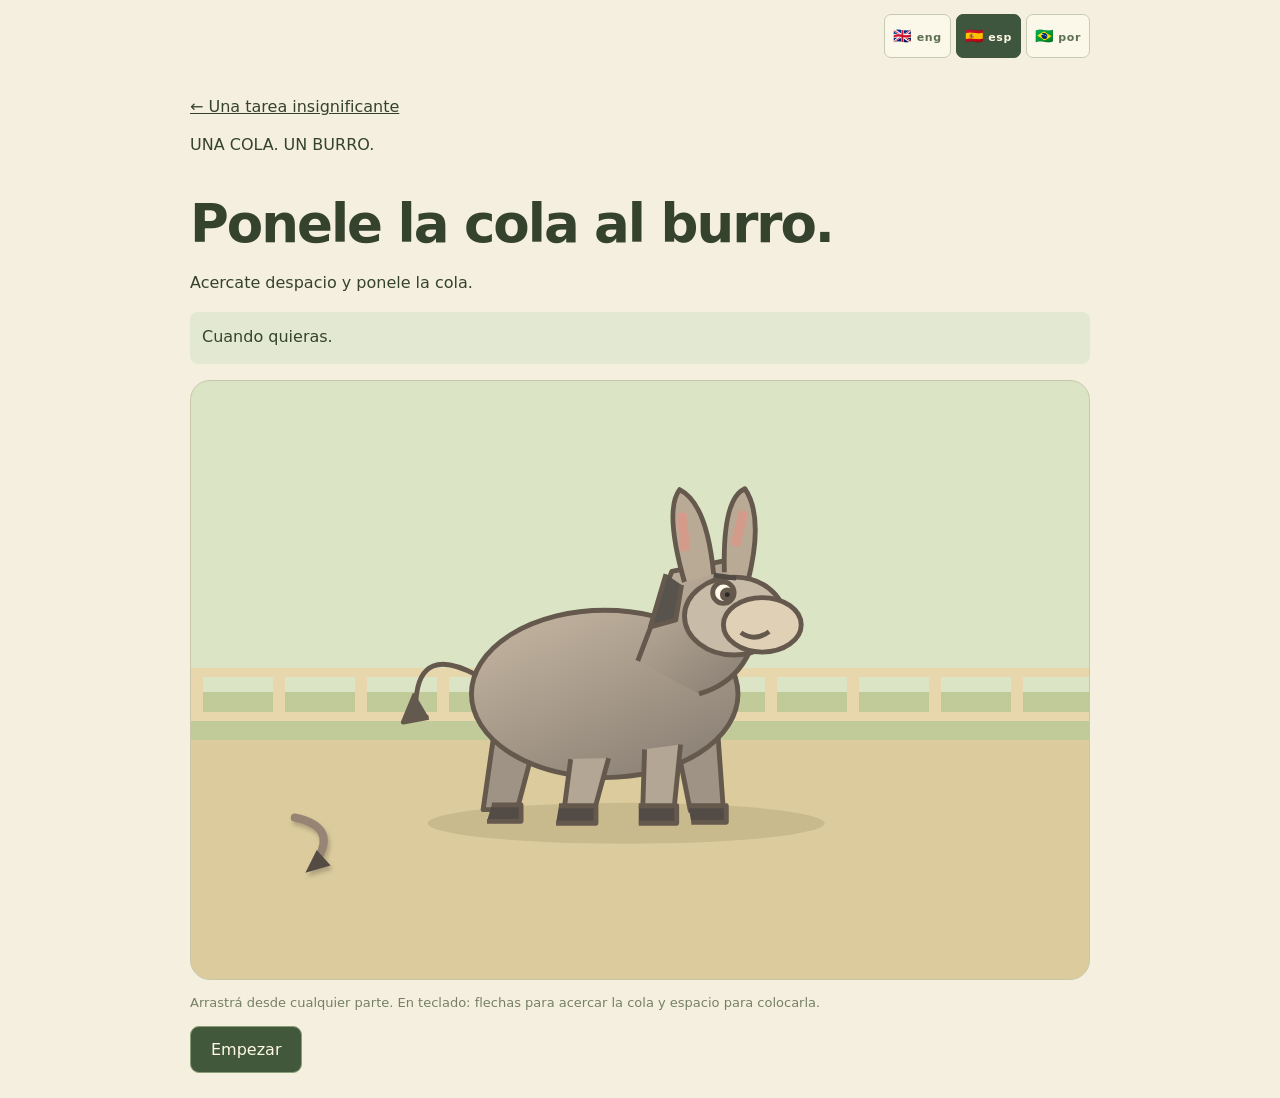
==== commit 4bb3087d: "Add English, Spanish and Portuguese language selector across all minigames" ====
--- a/cascarita.html
+++ b/cascarita.html
@@ -1,6 +1,6 @@
 <!doctype html>
 <html lang="es">
-<head><meta charset="utf-8"><meta name="viewport" content="width=device-width, initial-scale=1"><meta name="theme-color" content="#f5efdf"><title>La cascarita — una tarea insignificante</title>
+<head><meta charset="utf-8"><script src="i18n-data.js"></script><script src="i18n.js"></script><meta name="viewport" content="width=device-width, initial-scale=1"><meta name="theme-color" content="#f5efdf"><title>La cascarita — una tarea insignificante</title>
 <style>
 @import url('https://fonts.googleapis.com/css2?family=DM+Sans:wght@400;500;600;700&family=Space+Grotesk:wght@400;500;600;700&display=swap');
 :root{color:#292c23;background:#f5efdf;font-family:'DM Sans',sans-serif}*{box-sizing:border-box}body{margin:0}header{max-width:1200px;margin:auto;padding:25px 32px;display:flex;justify-content:space-between;border-bottom:1px solid #d6d2c3;align-items:center}.brand{font-weight:700;letter-spacing:-1px;font-size:23px}.brand span{display:inline-block;background:#edb831;width:23px;height:28px;border-radius:50%;vertical-align:middle;margin-right:9px}.tag{font-size:11px;letter-spacing:2px;text-transform:uppercase}main{max-width:1200px;margin:0 auto;padding:40px 32px 24px}.intro{display:flex;justify-content:space-between;align-items:end;gap:20px}h1{font-family:'Space Grotesk',sans-serif;font-size:clamp(38px,5.5vw,68px);letter-spacing:-4px;line-height:1;margin:13px 0 16px;font-weight:500}h1 em{font-style:normal;color:#9c4e34}.subtitle{color:#74766b;font-size:15px;line-height:1.6;max-width:390px;margin:0}.difficulty{border:1px solid #c9c9b7;border-radius:30px;padding:10px 15px;font-size:12px;white-space:nowrap}.difficulty i{display:inline-block;width:7px;height:7px;background:#a94e37;border-radius:50%;margin-right:7px}.layout{display:grid;grid-template-columns:1fr 260px;gap:28px;margin-top:30px}.board{position:relative;min-width:0;background:#e6e7d5;border-radius:16px;overflow:hidden;border:1px solid #d5d8c3;touch-action:none}canvas{display:block;width:100%;aspect-ratio:1.36;outline:none}.board-label{position:absolute;top:20px;left:22px;font-size:10px;letter-spacing:2px;color:#6c7362;pointer-events:none}.hint{position:absolute;bottom:19px;left:0;width:100%;text-align:center;font-size:12px;color:#68705c;pointer-events:none}.overlay{position:absolute;inset:0;display:flex;justify-content:center;align-items:center;background:#e6e7d578;backdrop-filter:blur(3px)}.overlay[hidden]{display:none}.card{text-align:center;padding:25px;max-width:340px}.card h2{font-family:'Space Grotesk',sans-serif;font-size:30px;letter-spacing:-1px;margin:0 0 12px}.card p{font-size:14px;line-height:1.6;color:#626657}button{font:inherit;cursor:pointer;border:0}.primary{background:#303d2e;color:#fff8e6;padding:15px 26px;border-radius:7px;font-size:14px;box-shadow:0 4px 0 #1c291b}.primary:active{transform:translateY(2px);box-shadow:0 2px 0 #1c291b}aside{display:flex;flex-direction:column}.stats{border-bottom:1px solid #d6d2c3;display:flex;gap:35px;padding:5px 0 24px}.stat label{display:block;font-size:10px;letter-spacing:1.5px;color:#7c7e71}.stat strong{font-family:'Space Grotesk',sans-serif;font-size:32px;font-weight:500;display:block;margin-top:6px}.instructions{padding-top:22px}.instructions h3{font-size:12px;letter-spacing:1px;margin:0 0 20px}.step{display:flex;gap:12px;margin:0 0 20px;font-size:13px;color:#6b6e60;line-height:1.5}.step b{color:#343c2d;display:block;font-weight:600}.num{border:1px solid #c5c9b6;width:24px;height:24px;flex-shrink:0;border-radius:50%;display:grid;place-items:center;font-size:11px}.meter-label{display:flex;justify-content:space-between;font-size:11px;margin-top:10px}.meter{height:5px;background:#dedbcc;border-radius:6px;margin-top:10px;overflow:hidden}.meter div{height:100%;background:#ac583c;width:0;transition:width .1s}.quote{font-family:'Space Grotesk',sans-serif;font-size:19px;line-height:1.4;letter-spacing:-.6px;margin:25px 0 8px;min-height:56px}.small{font-size:11px;color:#888b7b}.reset{margin-top:auto;padding:14px 0 0;background:transparent;color:#727868;text-align:left;font-size:12px;text-decoration:underline;text-underline-offset:4px}footer{display:flex;justify-content:space-between;font-size:10px;letter-spacing:1px;color:#858775;padding-top:24px}.sound{background:none;color:#65705a;font-size:12px} .tools{padding:18px 0 14px;border-bottom:1px solid #d6d2c3}.tools h3{font-size:11px;letter-spacing:1px;margin:0 0 9px}.tool-buttons{display:grid;grid-template-columns:repeat(3,minmax(0,1fr));gap:6px}.tool{border:1px solid #bec4b4;background:#faf7ec;border-radius:7px;padding:10px 4px;font-size:11px;color:#34402f}.tool[aria-pressed="true"]{background:#303d2e;color:#fff;border-color:#303d2e}.tool-note{font-size:11px;color:#7c7e71;line-height:1.4;margin:9px 0 0}button:focus-visible{outline:3px solid #ab7130;outline-offset:5px}@media(max-width:760px){header{padding:20px}.tag{display:none}main{padding:28px 18px}h1{letter-spacing:-2px}.intro{align-items:start}.difficulty{font-size:10px;padding:8px}.layout{grid-template-columns:1fr;gap:20px}canvas{aspect-ratio:1.05}.stats{padding-bottom:15px}.instructions{display:none}.quote{font-size:17px;min-height:24px;margin:14px 0 8px}.reset{margin-top:10px}footer{letter-spacing:0}.subtitle{font-size:13px}}
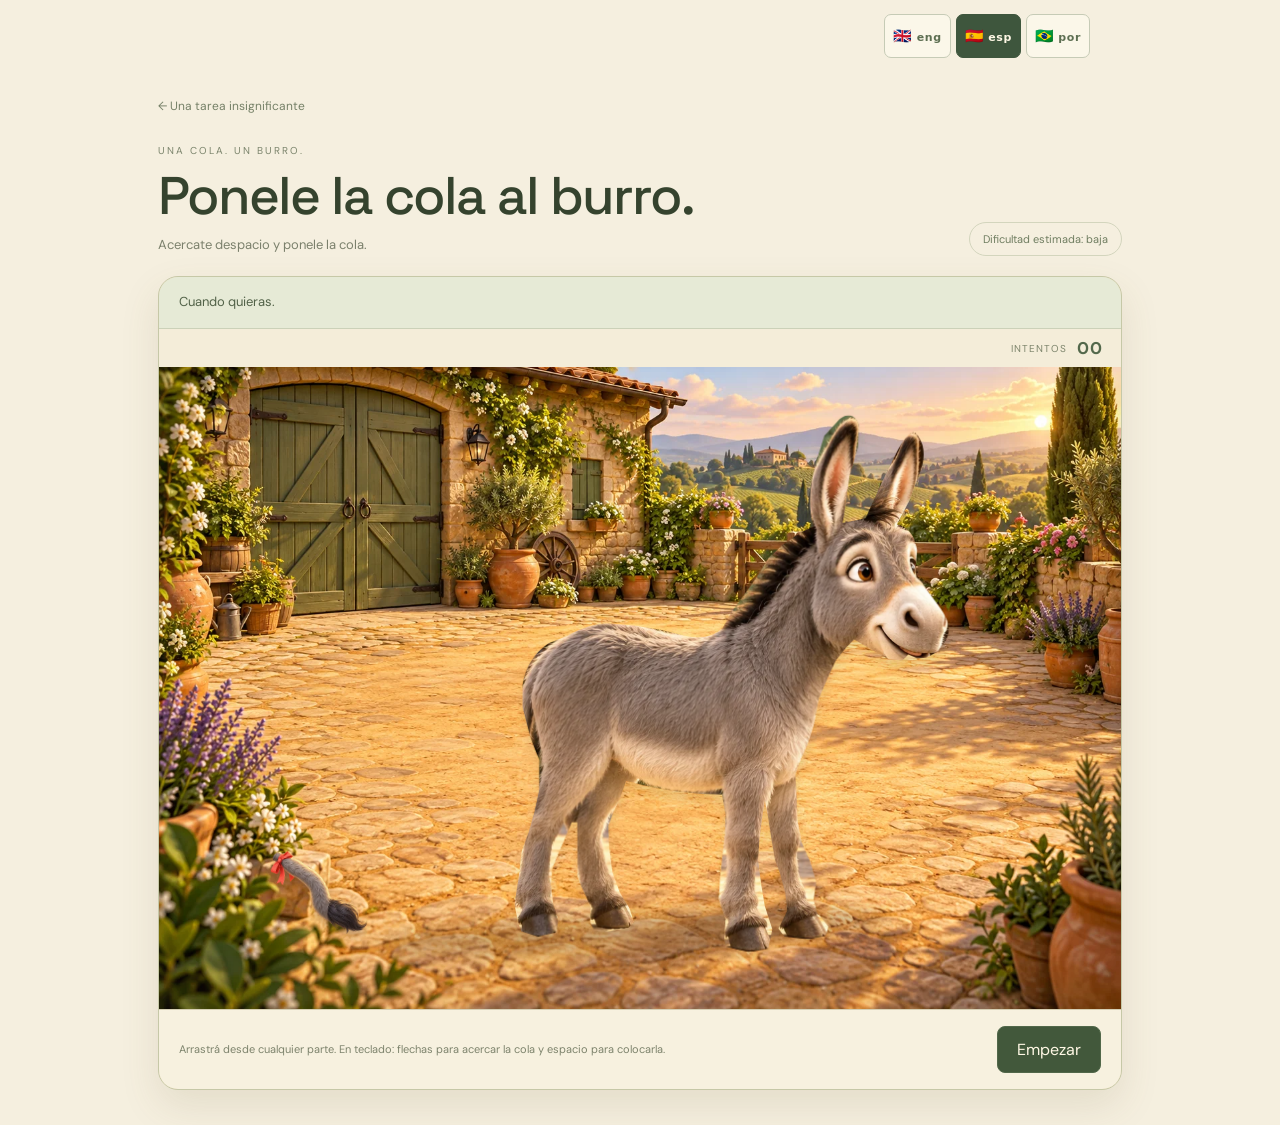
==== commit 08943aac: "Count attempts after real game overs and add persistent collection results" ====
--- a/cascarita.html
+++ b/cascarita.html
@@ -34,10 +34,10 @@
 let best;try{best=Number(localStorage.getItem('cascarita-best'))||0;}catch{}if(best)$('record').textContent='Mejor tiempo: '+format(best);
 function format(s){return Math.floor(s/60)+':'+String(Math.floor(s%60)).padStart(2,'0');}
 function tone(freq){if(!sound)return;try{audio??=new(window.AudioContext||window.webkitAudioContext)();audio.resume();let o=audio.createOscillator(),g=audio.createGain();o.connect(g);g.connect(audio.destination);o.frequency.value=freq;g.gain.setValueAtTime(.035,audio.currentTime);g.gain.exponentialRampToValueAtTime(.001,audio.currentTime+.15);o.start();o.stop(audio.currentTime+.16);}catch{}}
-function reset(){eggMisses=0;if(!Journey.can("egg"))return;$("overlay").querySelector(".journey-next")?.remove();$("overlay").querySelector(".take-tool")?.remove();eggChaos=false;eggChaosTime=0;eggChaosShown=false;eggDonkey=Donkey.create();eggPointer=null;touchAnchor=null;touchMotion=0;filteredTouchSpeed=0;active=true;won=false;attempts=0;heat=0;holding=false;down=false;grip=0;cooldown=0;spillTimer=0;spills=0;shell={x:600,y:310,vx:0,vy:0,angle:.2};p={x:500,y:470};prev={...p};ripples=[];startTime=performance.now();$('overlay').hidden=true;syncEggControls();$('quote').textContent='“Es literalmente un pedacito.”';canvas.focus();}
+function reset(){Journey.begin("egg");eggMisses=0;if(!Journey.can("egg"))return;$("overlay").querySelector(".journey-next")?.remove();$("overlay").querySelector(".take-tool")?.remove();eggChaos=false;eggChaosTime=0;eggChaosShown=false;eggDonkey=Donkey.create();eggPointer=null;touchAnchor=null;touchMotion=0;filteredTouchSpeed=0;active=true;won=false;attempts=0;heat=0;holding=false;down=false;grip=0;cooldown=0;spillTimer=0;spills=0;shell={x:600,y:310,vx:0,vy:0,angle:.2};p={x:500,y:470};prev={...p};ripples=[];startTime=performance.now();$('overlay').hidden=true;syncEggControls();$('quote').textContent='“Es literalmente un pedacito.”';canvas.focus();}
 function overflow(){spillTimer=2.3;spills++;holding=false;down=false;grip=0;cooldown=2.3;shell={x:340+Math.random()*320,y:255+Math.random()*215,vx:(Math.random()-.5)*250,vy:(Math.random()-.5)*200,angle:Math.random()*6};ripples.push({x:500,y:365,r:30,a:.95});$("quote").textContent="¡DESASTRE! La clara se desbordó. Esperá a que se calme…";$("hint").textContent="¡CLARA DESBORDADA! Esperá un momento";tone(85);}
-function miss(msg){eggMisses++;if(eggMisses>=3){active=false;down=false;holding=false;$("title").textContent="GAME OVER";$("desc").textContent="La cáscara sigue ahí. Podés probar de nuevo.";$("start").textContent="Jugar de nuevo";Journey.next("egg",$("overlay"));$("overlay").hidden=false;}holding=false;grip=0;cooldown=.68;heat=Math.min(1,heat+.18);shell.vx+=(Math.random()-.5)*100;shell.vy+=(Math.random()-.5)*100;$('quote').textContent=msg||quotes[attempts%quotes.length];tone(140);}
-function win(){Journey.next("egg",$("overlay"));if(Donkey.finish(eggDonkey)){eggDonkeyImpact();return}won=true;active=false;holding=false;down=false;$('title').textContent='Era un pedacito.';$('desc').textContent='Lo sacaste en '+format(elapsed)+' y '+attempts+' intentos. Podés volver a cocinar. O sufrir de nuevo.';$('start').textContent='Jugar de nuevo';$('overlay').hidden=false;$('quote').textContent='“Hoy ganó la humanidad.”';tone(650);if(!best||elapsed<best){best=elapsed;try{localStorage.setItem('cascarita-best',String(best));}catch{}$('record').textContent='Mejor tiempo: '+format(best);}}
+function miss(msg){eggMisses++;if(eggMisses>=3){Journey.end("egg","lost",elapsed);active=false;down=false;holding=false;$("title").textContent="GAME OVER";$("desc").textContent="La cáscara sigue ahí. Podés probar de nuevo.";$("start").textContent="Jugar de nuevo";Journey.next("egg",$("overlay"));$("overlay").hidden=false;}holding=false;grip=0;cooldown=.68;heat=Math.min(1,heat+.18);shell.vx+=(Math.random()-.5)*100;shell.vy+=(Math.random()-.5)*100;$('quote').textContent=msg||quotes[attempts%quotes.length];tone(140);}
+function win(){Journey.end("egg","won",elapsed);Journey.next("egg",$("overlay"));if(Donkey.finish(eggDonkey)){eggDonkeyImpact();return}won=true;active=false;holding=false;down=false;$('title').textContent='Era un pedacito.';$('desc').textContent='Lo sacaste en '+format(elapsed)+' y '+Journey.attempts('egg')+' intentos. Podés volver a cocinar. O sufrir de nuevo.';$('start').textContent='Jugar de nuevo';$('overlay').hidden=false;$('quote').textContent='“Hoy ganó la humanidad.”';tone(650);if(!best||elapsed<best){best=elapsed;try{localStorage.setItem('cascarita-best',String(best));}catch{}$('record').textContent='Mejor tiempo: '+format(best);}}
 function rawPoint(e){const r=canvas.getBoundingClientRect();return{x:(e.clientX-r.left)/r.width*1000,y:(e.clientY-r.top)/r.height*735}}
 function position(e){
  if(e.pointerType==='touch'){
@@ -59,11 +59,11 @@
 function release(e){if(e&&e.pointerId!==undefined&&e.pointerId!==eggPointer)return;if(holding)miss('“Se te resbaló. Qué sorpresa.”');down=false;eggPointer=null;touchAnchor=null;touchMotion=0;}
 canvas.addEventListener('pointerup',release);canvas.addEventListener('pointercancel',release);canvas.addEventListener('lostpointercapture',release);window.addEventListener('blur',()=>{keys.clear();release();});canvas.addEventListener('keydown',e=>{if(e.key==='Shift')keys.add('Shift');if(['ArrowUp','ArrowDown','ArrowLeft','ArrowRight',' '].includes(e.key)){e.preventDefault();keys.add(e.key);if(e.key===' ')press();}});canvas.addEventListener('keyup',e=>{keys.delete(e.key);if(e.key===' ')release();});document.querySelectorAll('[data-tool]').forEach(b=>b.onclick=()=>{if(eggChaos)return;if(holding)miss('“Cambiar de utensilio no es hacer trampa. Casi.”');release();down=false;grip=0;tool=b.dataset.tool;document.querySelectorAll('[data-tool]').forEach(x=>x.setAttribute('aria-pressed',String(x===b)));$('tool-note').textContent=tools[tool].note;});$('start').onclick=reset;$('reset').onclick=reset;$('sound').onclick=()=>{sound=!sound;$('sound').textContent='Sonido: '+(sound?'encendido':'apagado');$('sound').setAttribute('aria-pressed',sound);tone(400);};
 function syncEggControls(){
- $('egg-break').hidden=!active||eggChaos||!Desastre.ready(attempts);
+ $('egg-break').hidden=!active||eggChaos||!Desastre.ready(Journey.attempts("egg"));
  document.querySelectorAll('[data-tool]').forEach(b=>b.disabled=eggChaos);
 }
 function destroyEgg(){
- if(!active||eggChaos||!Desastre.ready(attempts))return;
+ if(!active||eggChaos||!Desastre.ready(Journey.attempts("egg")))return;
  const id=eggPointer;eggChaos=true;eggChaosTime=0;active=false;holding=false;down=false;grip=0;eggPointer=null;touchAnchor=null;keys.clear();
  if(id!==null&&canvas.hasPointerCapture?.(id))canvas.releasePointerCapture(id);
  $('quote').textContent='“El pedacito ya no es el problema.”';syncEggControls();
@@ -75,10 +75,10 @@
  shell={x:390+Math.random()*220,y:270+Math.random()*150,vx:0,vy:0,angle:Math.random()*6};heat=Math.min(.85,heat+.22);attempts++;
  if(id!==null&&canvas.hasPointerCapture?.(id))canvas.releasePointerCapture(id);$('quote').textContent='“¡El burro! La cáscara volvió al huevo.”';
 }
-function draw(dt){if(document.querySelector("dialog[open]")){startTime+=dt*1000;dt=0;}Donkey.prank(dt,active);if(eggChaos)Journey.next("egg",$("overlay"));syncEggControls();if(eggChaos){eggChaosTime+=dt;if(eggChaosTime>=1.2&&!eggChaosShown){eggChaosShown=true;$('title').textContent='Bueno. Se rompió todo.';$('desc').textContent='Se partió el plato y se desparramó el huevo. Ahora hay más de un pedacito.';$('start').textContent='Jugar de nuevo';$('overlay').hidden=false;}}const near=active&&!won&&((holding&&Math.hypot((shell.x-500)/350,(shell.y-365)/265)>.5)||grip>tools[tool].grip*.7);if(Donkey.tick(eggDonkey,dt,active,attempts)){Donkey.visit();eggDonkeyImpact();}t+=dt;if(active){if(spillTimer>0){spillTimer=Math.max(0,spillTimer-dt);if(spillTimer===0){heat=.3;$("quote").textContent="“La clara se calmó. Tu dignidad, no.”";}}elapsed=(performance.now()-startTime)/1000;let speedKey=keys.has('Shift')?35:90;p.x+=((keys.has('ArrowRight')?1:0)-(keys.has('ArrowLeft')?1:0))*speedKey*dt;p.y+=((keys.has('ArrowDown')?1:0)-(keys.has('ArrowUp')?1:0))*speedKey*dt;p.x=Math.max(80,Math.min(920,p.x));p.y=Math.max(55,Math.min(680,p.y));let speed=Math.hypot(p.x-prev.x,p.y-prev.y)/Math.max(dt,.001);if(touchInput){const sample=performance.now()-touchMotionAt<110?touchMotion:0;filteredTouchSpeed+=(sample-filteredTouchSpeed)*Math.min(1,dt*16);speed=filteredTouchSpeed;}speed=Math.min(speed,1500);if(spillTimer===0)heat=Math.max(0,Math.min(1,heat+((speed>160?speed/2200:0)-.12)*dt));if(heat>=1&&spillTimer===0)overflow();cooldown=Math.max(0,cooldown-dt);let dx=shell.x-p.x,dy=shell.y-p.y,d=Math.hypot(dx,dy)||1;
+function draw(dt){$("attempts").textContent=String(Journey.attempts("egg")).padStart(2,"0");if(document.querySelector("dialog[open]")){startTime+=dt*1000;dt=0;}Donkey.prank(dt,active);if(eggChaos){Journey.end("egg","lost",elapsed);Journey.next("egg",$("overlay"));}syncEggControls();if(eggChaos){eggChaosTime+=dt;if(eggChaosTime>=1.2&&!eggChaosShown){eggChaosShown=true;$('title').textContent='Bueno. Se rompió todo.';$('desc').textContent='Se partió el plato y se desparramó el huevo. Ahora hay más de un pedacito.';$('start').textContent='Jugar de nuevo';$('overlay').hidden=false;}}const near=active&&!won&&((holding&&Math.hypot((shell.x-500)/350,(shell.y-365)/265)>.5)||grip>tools[tool].grip*.7);if(Donkey.tick(eggDonkey,dt,active,attempts)){Donkey.visit();eggDonkeyImpact();}t+=dt;if(active){if(spillTimer>0){spillTimer=Math.max(0,spillTimer-dt);if(spillTimer===0){heat=.3;$("quote").textContent="“La clara se calmó. Tu dignidad, no.”";}}elapsed=(performance.now()-startTime)/1000;let speedKey=keys.has('Shift')?35:90;p.x+=((keys.has('ArrowRight')?1:0)-(keys.has('ArrowLeft')?1:0))*speedKey*dt;p.y+=((keys.has('ArrowDown')?1:0)-(keys.has('ArrowUp')?1:0))*speedKey*dt;p.x=Math.max(80,Math.min(920,p.x));p.y=Math.max(55,Math.min(680,p.y));let speed=Math.hypot(p.x-prev.x,p.y-prev.y)/Math.max(dt,.001);if(touchInput){const sample=performance.now()-touchMotionAt<110?touchMotion:0;filteredTouchSpeed+=(sample-filteredTouchSpeed)*Math.min(1,dt*16);speed=filteredTouchSpeed;}speed=Math.min(speed,1500);if(spillTimer===0)heat=Math.max(0,Math.min(1,heat+((speed>160?speed/2200:0)-.12)*dt));if(heat>=1&&spillTimer===0)overflow();cooldown=Math.max(0,cooldown-dt);let dx=shell.x-p.x,dy=shell.y-p.y,d=Math.hypot(dx,dy)||1;
 if(holding&&spillTimer===0){let edgeNow=Math.hypot((shell.x-500)/350,(shell.y-365)/265);let safeSpeed=tools[tool].speed-heat*30-(edgeNow>.72?15:0);if(speed>safeSpeed){miss(edgeNow>.72?'“Estabas a centímetros. Se te resbaló.”':'“Despacio. Te dije despacio.”');}else{shell.x+=(p.x-shell.x)*Math.min(1,dt*18);shell.y+=(p.y-shell.y)*Math.min(1,dt*18);let edge=Math.hypot((shell.x-500)/350,(shell.y-365)/265);if(edge>1.015)win();}}
 else{const captureRadius=tools[tool].radius+(touchInput?20:0);let evade=Math.max(0,1-d/165)*(46+speed*.56+heat*230);if(down&&speed<tools[tool].speed*.74&&d<captureRadius+8)evade*=.16;shell.vx+=dx/d*evade*dt*8;shell.vy+=dy/d*evade*dt*8;shell.vx+=Math.sin(t*1.6)*9*dt;shell.vy+=Math.cos(t*1.3)*7*dt;shell.vx*=Math.exp(-dt*2.8);shell.vy*=Math.exp(-dt*2.8);shell.x+=shell.vx*dt;shell.y+=shell.vy*dt;let q=Math.hypot((shell.x-500)/300,(shell.y-365)/220);if(q>1){shell.x=500+(shell.x-500)/q;shell.y=365+(shell.y-365)/q;shell.vx*=-.65;shell.vy*=-.65;}if(down&&cooldown===0&&spillTimer===0){if(d<captureRadius&&speed<tools[tool].speed*.74&&heat<.62){grip+=dt;if(grip>tools[tool].grip){holding=true;tone(420);$('quote').textContent='“La tenés. No te emociones.”';}}else{grip=0;if(d>captureRadius+12){cooldown=.42;}}}shell.angle+=dt*(shell.vx*.01+.2);}
-if(speed>110&&Math.random()<dt*12)ripples.push({x:p.x,y:p.y,r:8,a:.3});prev={...p};$('time').textContent=format(elapsed);$('attempts').textContent=String(attempts).padStart(2,'0');$('agitation').textContent=Math.round(heat*100)+'%';$('bar').style.width=heat*100+'%';$('hint').textContent=spillTimer>0?'¡CLARA DESBORDADA! '+spillTimer.toFixed(1)+' s para reintentar':holding?'Ahora al borde. Despacito.':down&&grip>0?'Sostené…':'Acercate despacio · Mantené presionado para agarrar';}
+if(speed>110&&Math.random()<dt*12)ripples.push({x:p.x,y:p.y,r:8,a:.3});prev={...p};$('time').textContent=format(elapsed);$('attempts').textContent=String(Journey.attempts("egg")).padStart(2,'0');$('agitation').textContent=Math.round(heat*100)+'%';$('bar').style.width=heat*100+'%';$('hint').textContent=spillTimer>0?'¡CLARA DESBORDADA! '+spillTimer.toFixed(1)+' s para reintentar':holding?'Ahora al borde. Despacito.':down&&grip>0?'Sostené…':'Acercate despacio · Mantené presionado para agarrar';}
 ctx.clearRect(0,0,1000,735);ctx.fillStyle=spillTimer>0?'#edd4c2':'#e6e7d5';ctx.fillRect(0,0,1000,735);ctx.strokeStyle='#d6dac7';ctx.lineWidth=1;for(let x=30;x<1000;x+=65){ctx.beginPath();ctx.moveTo(x,0);ctx.lineTo(x,735);ctx.stroke();}for(let y=25;y<735;y+=65){ctx.beginPath();ctx.moveTo(0,y);ctx.lineTo(1000,y);ctx.stroke();}
 ctx.shadowColor='#55604730';ctx.shadowBlur=30;ctx.shadowOffsetY=20;ellipse(500,365,405,309,'#f9f7ec');ctx.shadowBlur=0;ctx.shadowOffsetY=0;ctx.lineWidth=2;ellipse(500,365,378,285,'#eeeede','#d9dccb');ellipse(500,365,353,268,'#f9f7ed','#e0e1d2');
 ctx.save();ctx.beginPath();ctx.ellipse(500,365,345,259,0,0,Math.PI*2);ctx.clip();ctx.beginPath();ctx.moveTo(290,255);ctx.bezierCurveTo(385,180,590,230,660,287);ctx.bezierCurveTo(819,305,780,502,641,509);ctx.bezierCurveTo(520,599,325,524,302,438);ctx.bezierCurveTo(213,405,212,313,290,255);ctx.fillStyle='#d6d19f65';ctx.fill();ctx.strokeStyle='#ccc79d70';ctx.stroke();
